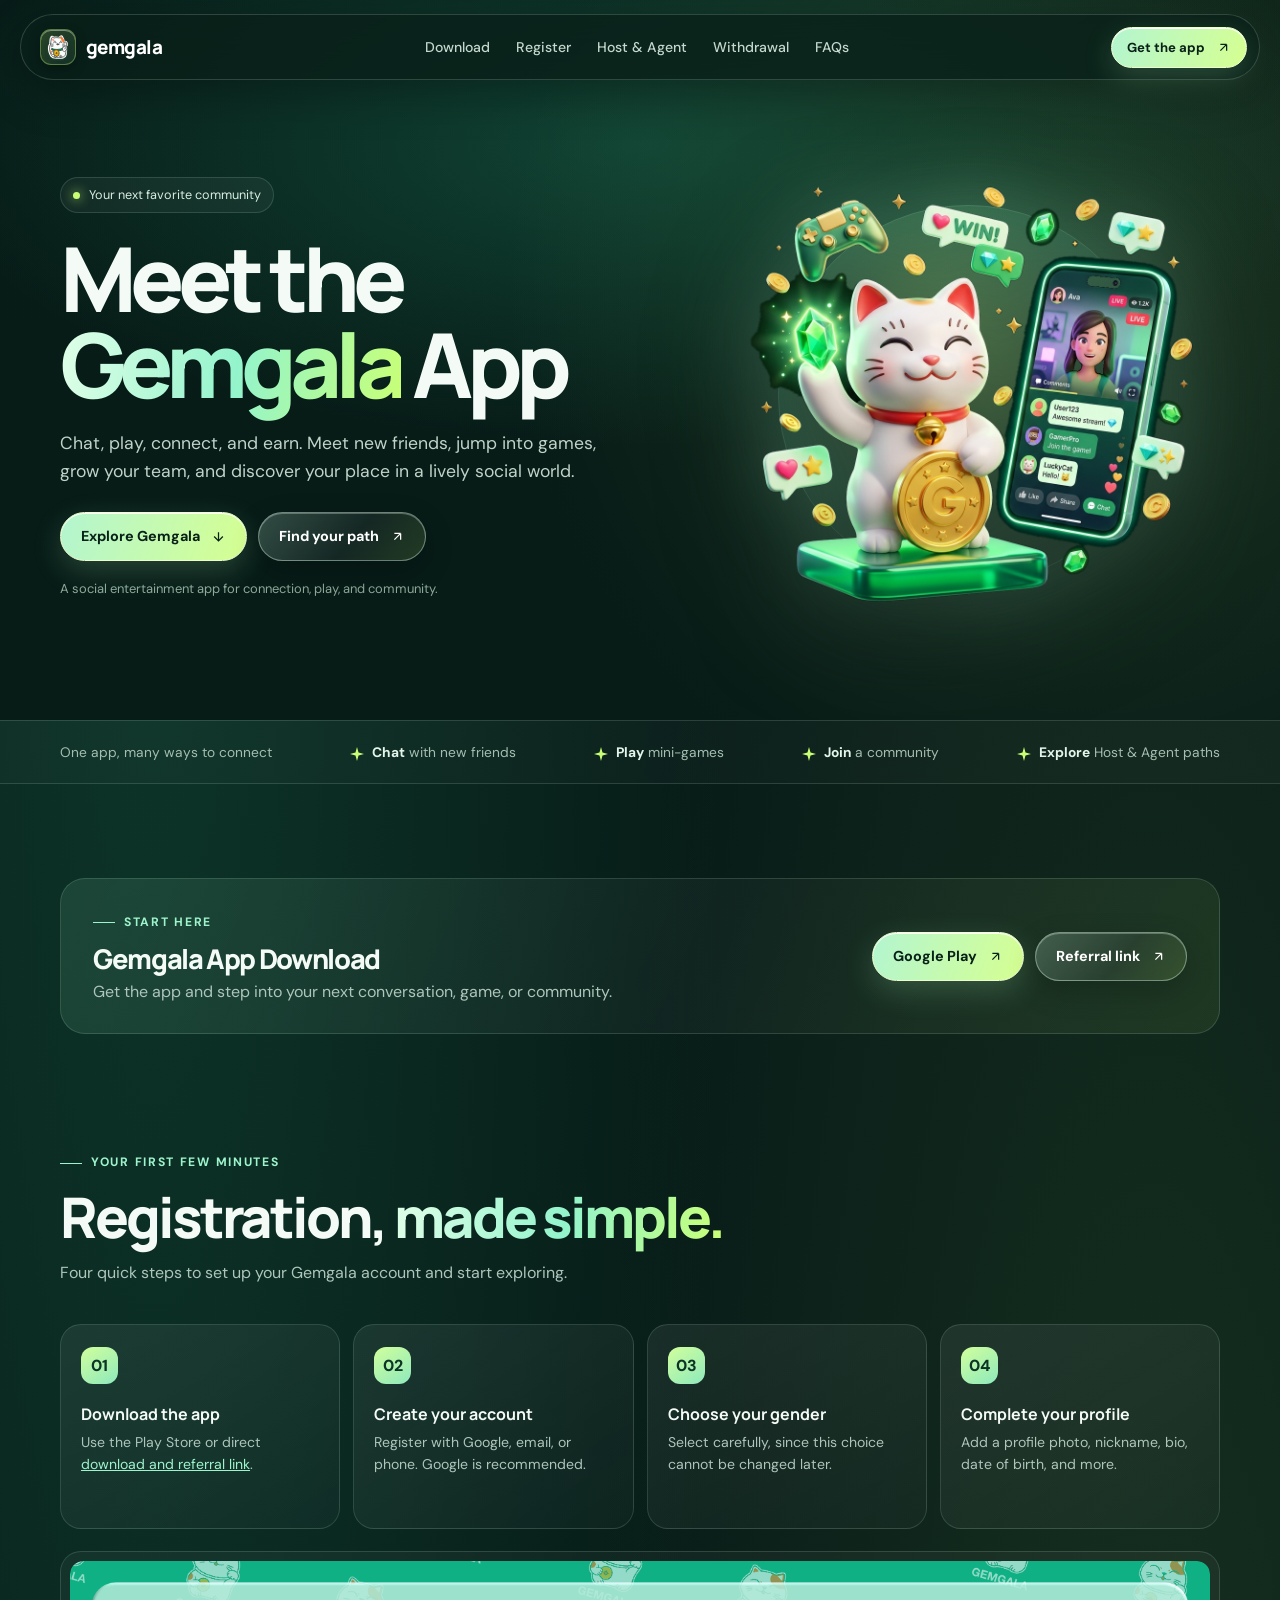
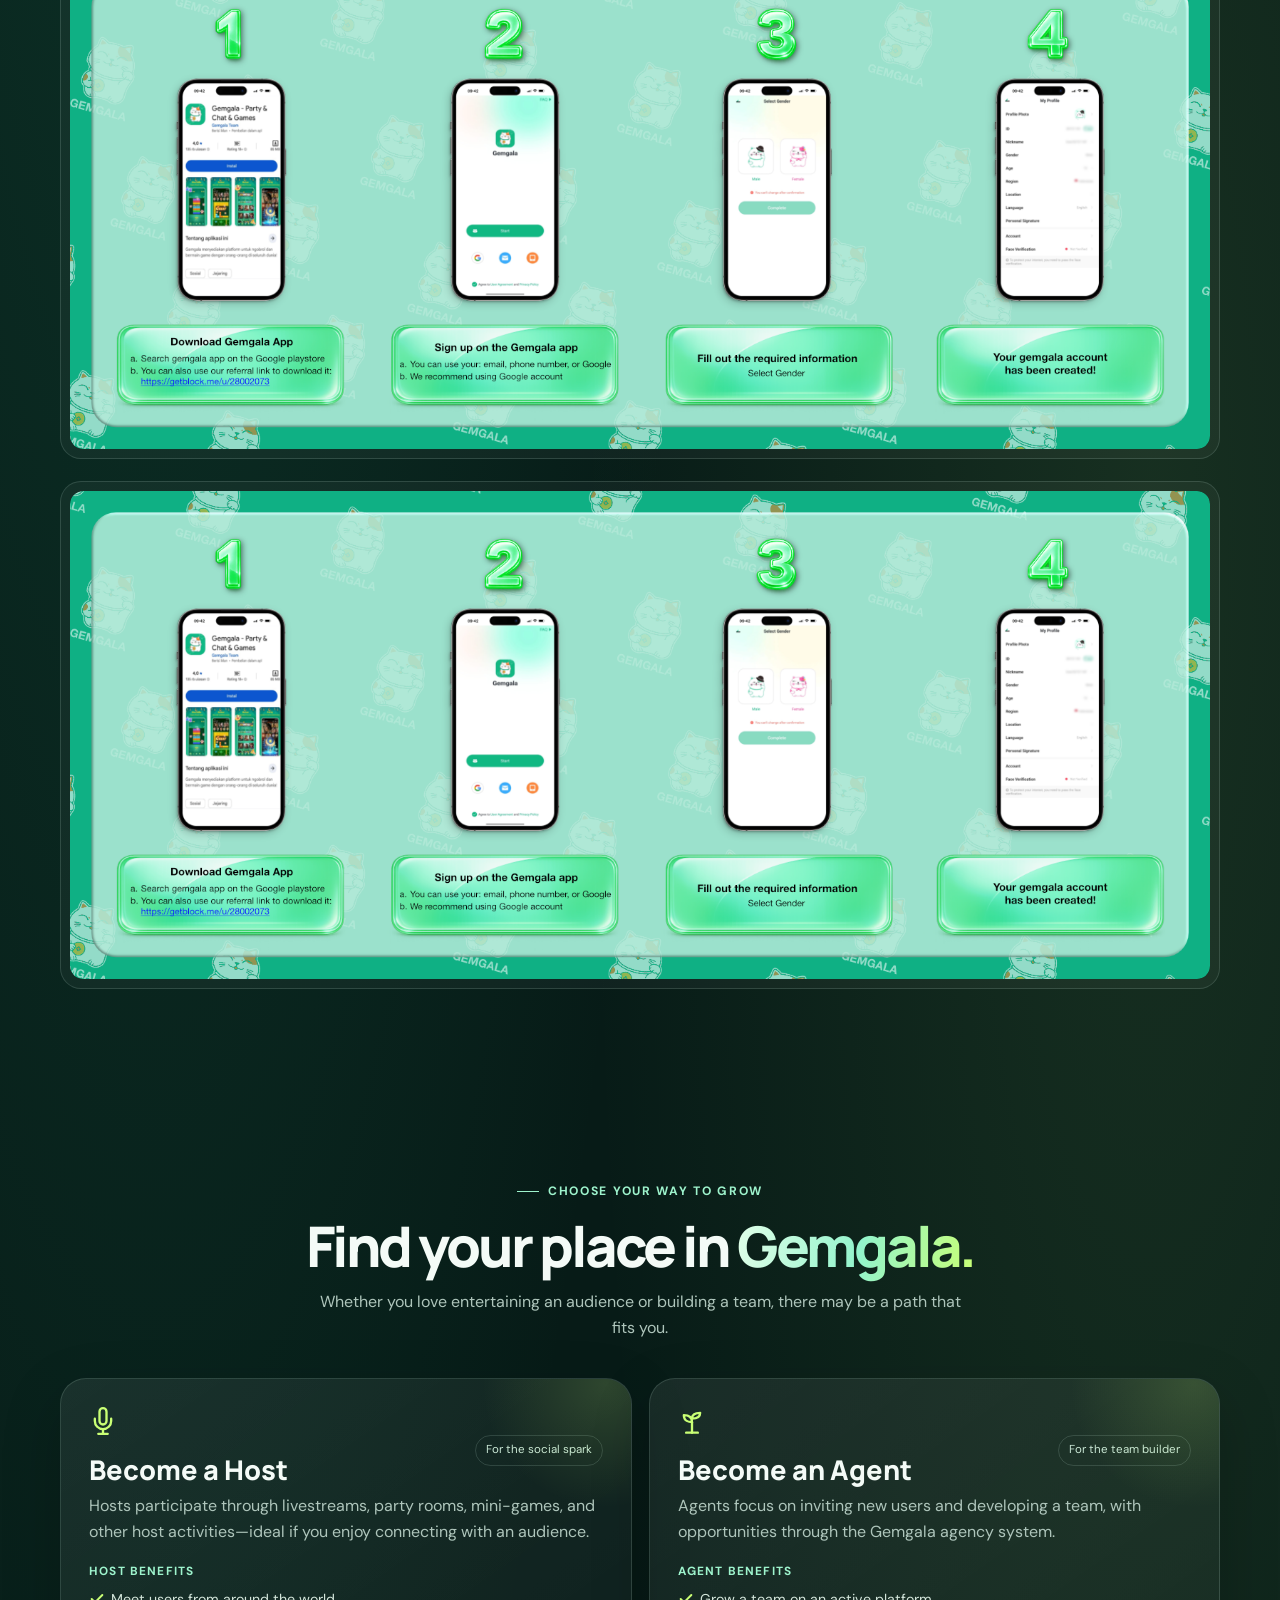
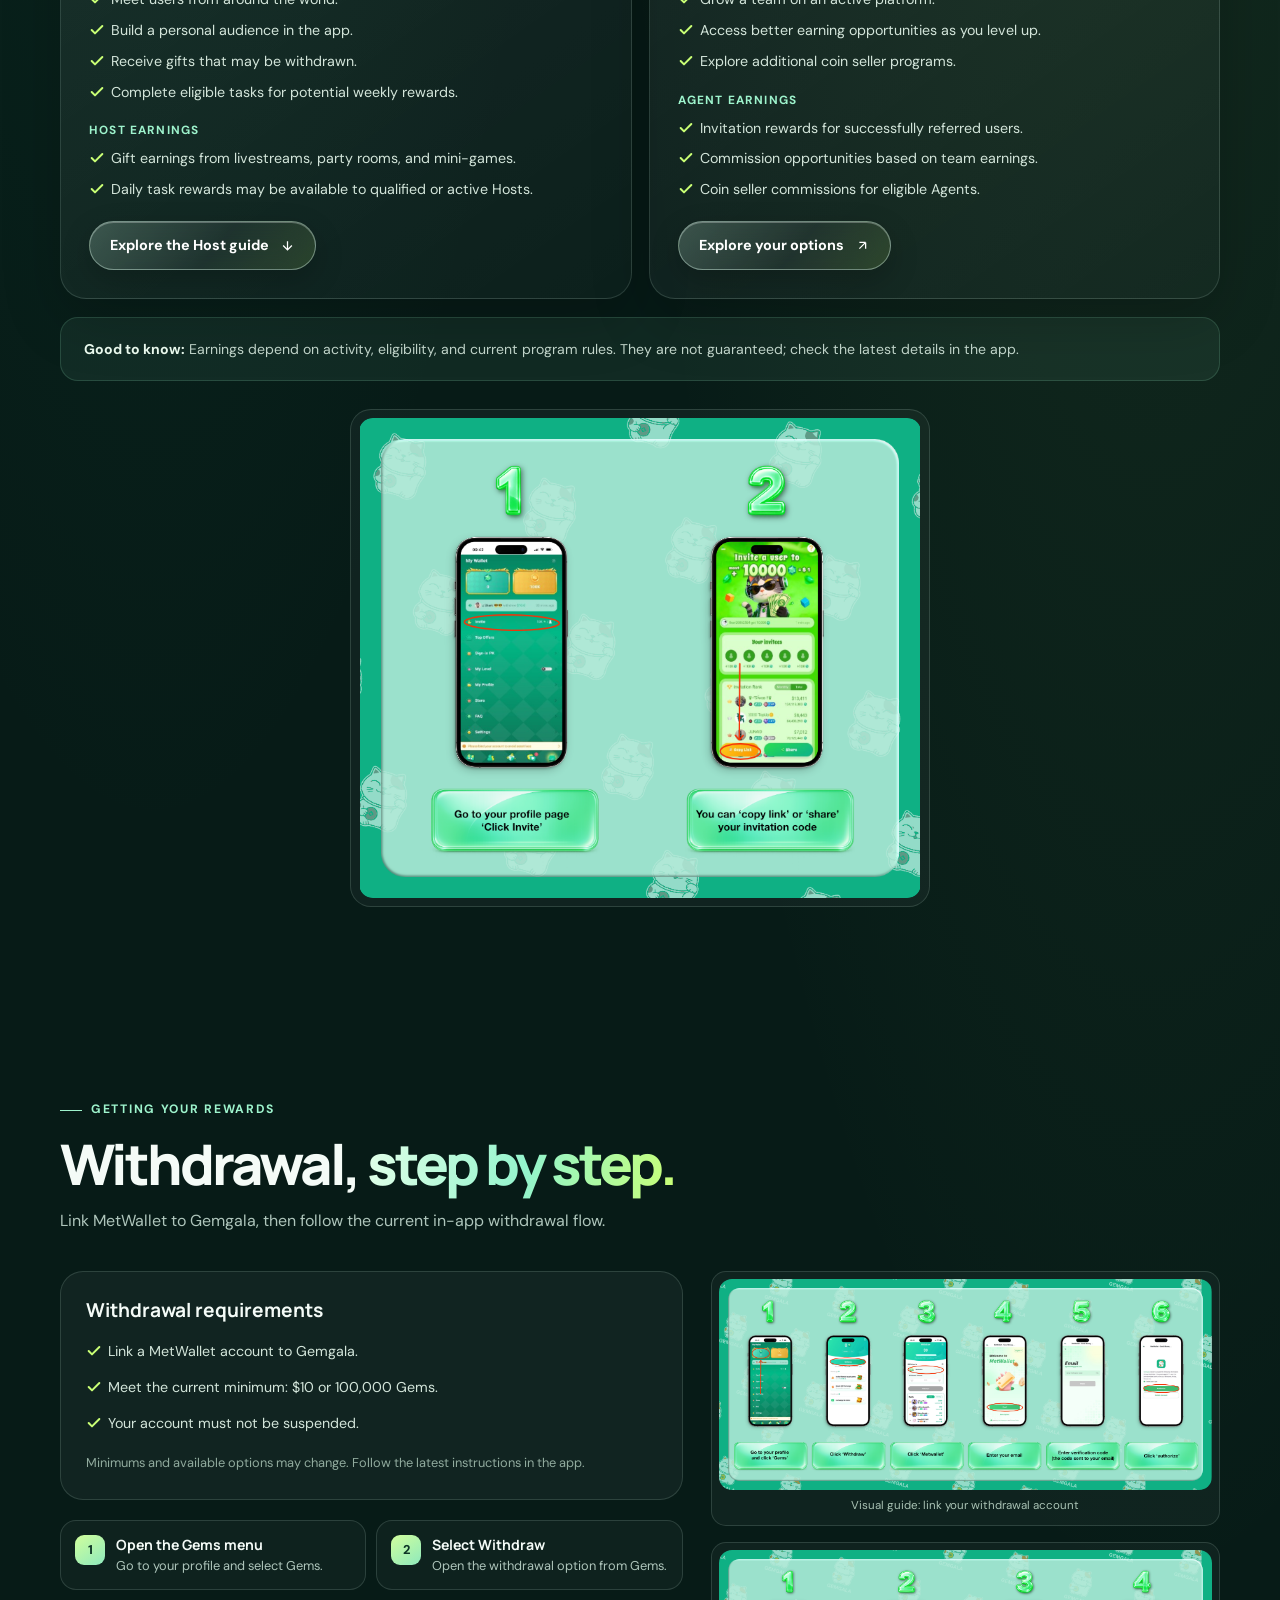
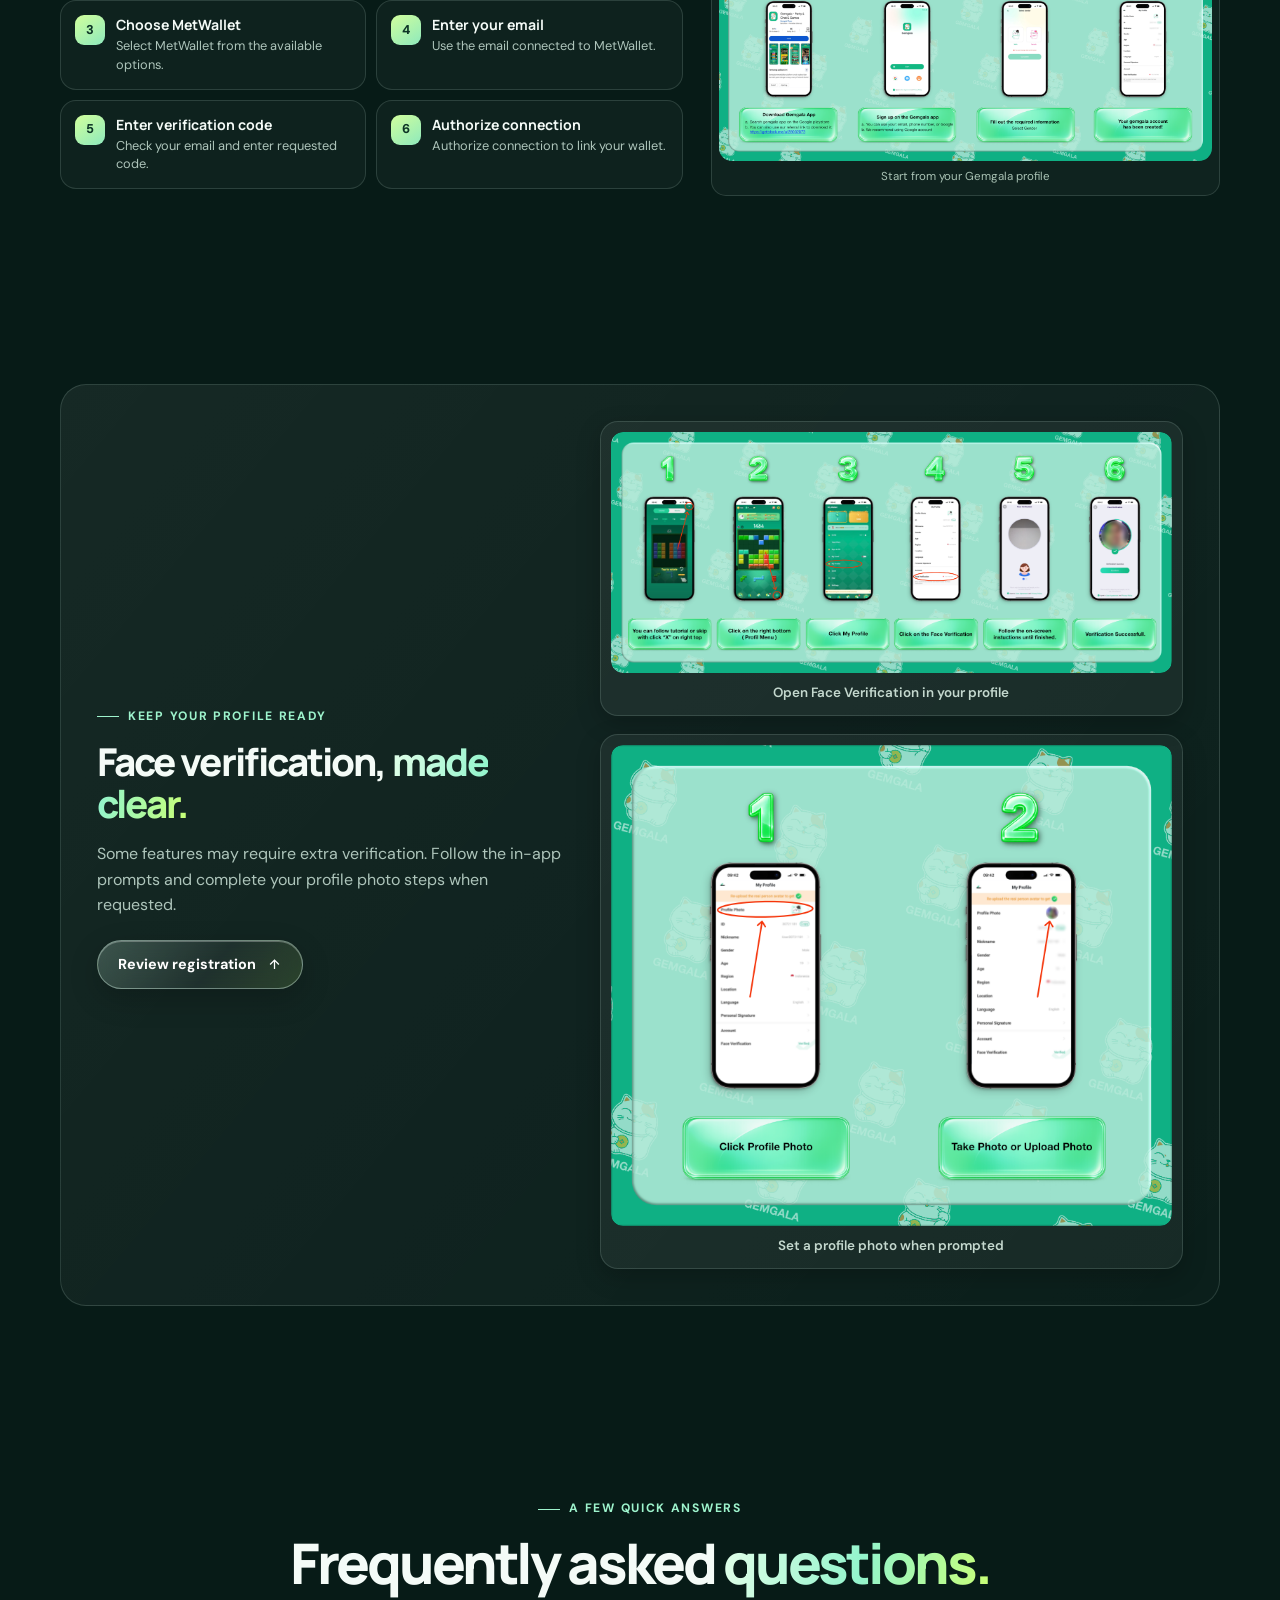
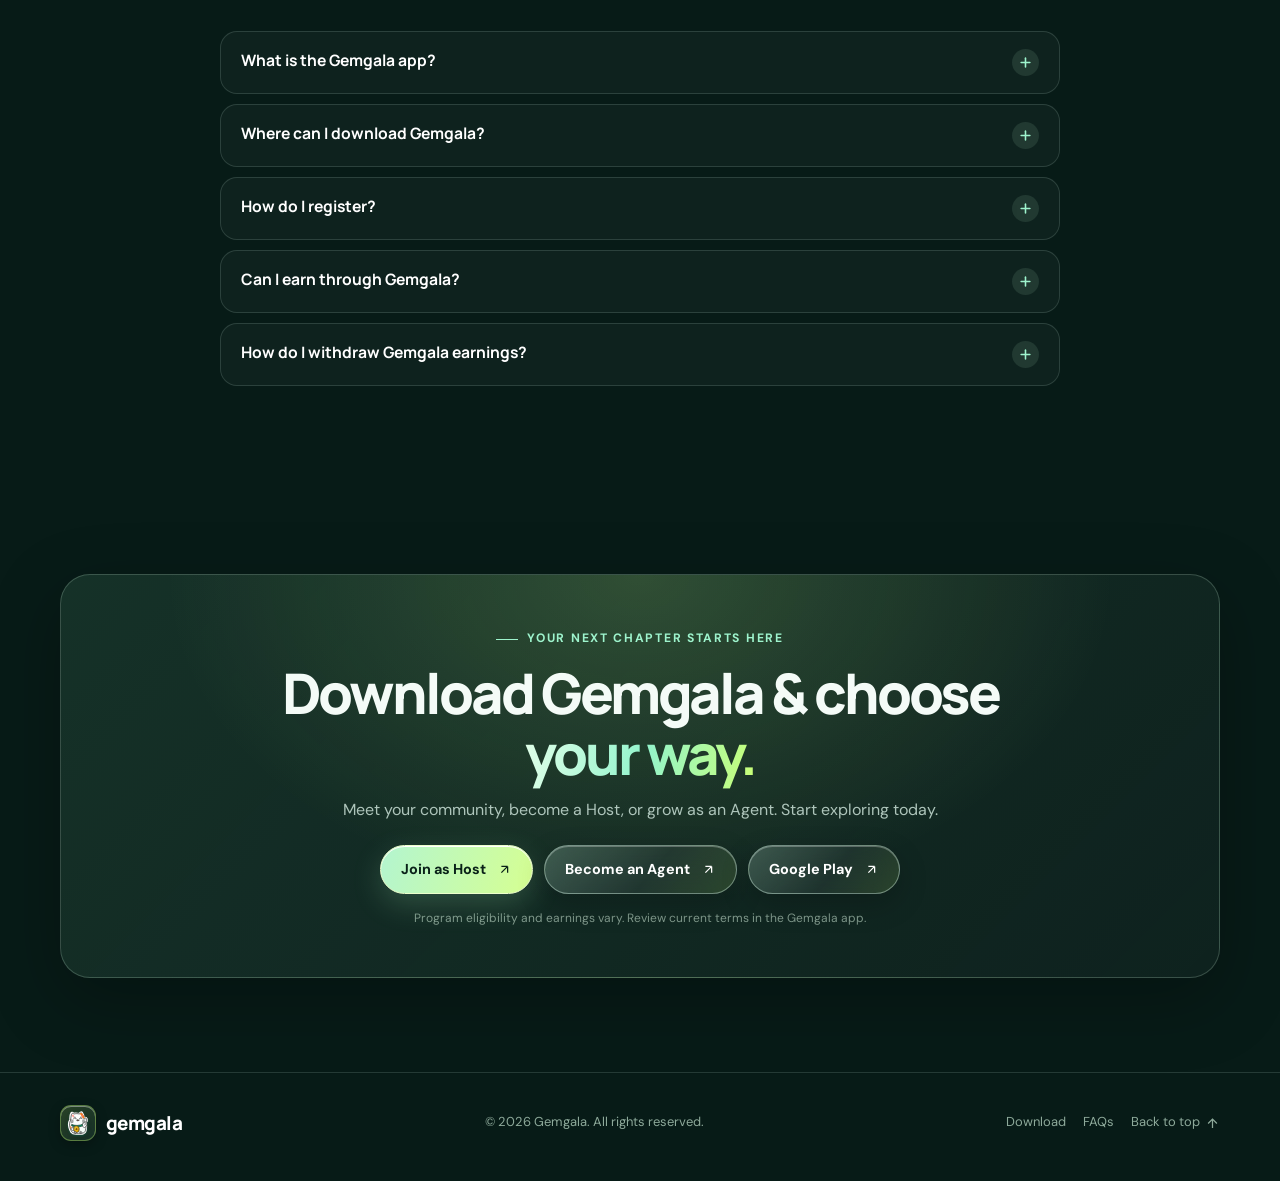
==== index.html @ 511eac72 "Web gemgalaapp" ====
<!doctype html>
<html lang="en">

<head>
    <meta charset="utf-8">
    <meta name="viewport" content="width=device-width,initial-scale=1">
    <meta name="theme-color" content="#071b17">
    <meta name="description" content="Meet new friends, play games, grow your team, and explore Gemgala.">
    <title>Gemgala — Chat, Play, Connect & Earn</title>
    <link rel="preconnect" href="https://fonts.googleapis.com">
    <link
        href="https://fonts.googleapis.com/css2?family=DM+Sans:wght@400;500;600;700&family=Manrope:wght@500;600;700;800&display=swap"
        rel="stylesheet">
    <link rel="stylesheet" href="styles.css">
</head>

<body>
    <header class="nav-wrap">
        <nav class="navbar" aria-label="Main navigation">
            <a class="brand" href="#home">
                <span class="brand-badge">
                    <img src="assets/gemgala-mascot.svg" alt="Gemgala Logo" class="brand-logo">
                </span>
                gemgala
            </a>
            <div class="nav-links" id="navLinks">
                <a href="#download">Download</a>
                <a href="#register">Register</a>
                <a href="#host-agent">Host & Agent</a>
                <a href="#withdraw">Withdrawal</a>
                <a href="#faqs">FAQs</a>
                <a class="glass primary nav-cta-mobile" href="https://getloc.me/u/2800273" target="_blank"
                    rel="noopener">
                    Get the app <svg class="btn-arrow" viewBox="0 0 24 24" fill="none" stroke="currentColor"
                        stroke-width="2">
                        <path d="M7 17L17 7M17 7H7M17 7V17" />
                    </svg>
                </a>
            </div>
            <div class="nav-actions">
                <a class="glass primary small" href="https://getloc.me/u/2800273" target="_blank" rel="noopener">
                    Get the app <svg class="btn-arrow" viewBox="0 0 24 24" fill="none" stroke="currentColor"
                        stroke-width="2">
                        <path d="M7 17L17 7M17 7H7M17 7V17" />
                    </svg>
                </a>
                <button class="menu" id="menuToggle" aria-label="Open menu" aria-expanded="false">
                    <svg class="icon-menu" viewBox="0 0 24 24" fill="none" stroke="currentColor" stroke-width="2"
                        stroke-linecap="round">
                        <line x1="3" y1="6" x2="21" y2="6" class="menu-line line-top"></line>
                        <line x1="3" y1="12" x2="21" y2="12" class="menu-line line-mid"></line>
                        <line x1="3" y1="18" x2="21" y2="18" class="menu-line line-bot"></line>
                    </svg>
                </button>
            </div>
        </nav>
    </header>

    <main>
        <section class="hero" id="home">
            <div class="container hero-grid">
                <div class="reveal">
                    <div class="kicker"><i class="dot"></i>Your next favorite community</div>
                    <h1>Meet the <span class="grad">Gemgala</span> App</h1>
                    <p class="hero-copy">Chat, play, connect, and earn. Meet new friends, jump into games, grow your
                        team, and discover your place in a lively social world.</p>
                    <div class="actions">
                        <a class="glass primary" href="#download">
                            Explore Gemgala <svg class="btn-arrow" viewBox="0 0 24 24" fill="none" stroke="currentColor"
                                stroke-width="2">
                                <path d="M12 5v14M5 12l7 7 7-7" />
                            </svg>
                        </a>
                        <a class="glass" href="#host-agent">
                            Find your path <svg class="btn-arrow" viewBox="0 0 24 24" fill="none" stroke="currentColor"
                                stroke-width="2">
                                <path d="M7 17L17 7M17 7H7M17 7V17" />
                            </svg>
                        </a>
                    </div>
                    <p class="note">A social entertainment app for connection, play, and community.</p>
                </div>
                <div class="art reveal" aria-label="Gemgala app illustration">
                    <div class="orb"></div>
                    <div class="halo"></div>
                    <div class="hero-3d-wrap">
                        <img src="assets/hero-gemgala-transparent.png"
                            alt="Gemgala 3D Hero Illustration - Lucky Cat, Livestream & Gaming" class="hero-3d-img"
                            loading="eager">
                        <div class="hero-glow-aura"></div>
                    </div>
                </div>
            </div>
        </section>

        <div class="trust">
            <div class="container trust-row">
                <span>One app, many ways to connect</span>
                <span><svg class="spark-icon" viewBox="0 0 24 24" fill="currentColor">
                        <path d="M12 0L14.59 9.41L24 12L14.59 14.59L12 24L9.41 14.59L0 12L9.41 9.41L12 0Z" />
                    </svg> <strong>Chat</strong> with new friends</span>
                <span><svg class="spark-icon" viewBox="0 0 24 24" fill="currentColor">
                        <path d="M12 0L14.59 9.41L24 12L14.59 14.59L12 24L9.41 14.59L0 12L9.41 9.41L12 0Z" />
                    </svg> <strong>Play</strong> mini-games</span>
                <span><svg class="spark-icon" viewBox="0 0 24 24" fill="currentColor">
                        <path d="M12 0L14.59 9.41L24 12L14.59 14.59L12 24L9.41 14.59L0 12L9.41 9.41L12 0Z" />
                    </svg> <strong>Join</strong> a community</span>
                <span><svg class="spark-icon" viewBox="0 0 24 24" fill="currentColor">
                        <path d="M12 0L14.59 9.41L24 12L14.59 14.59L12 24L9.41 14.59L0 12L9.41 9.41L12 0Z" />
                    </svg> <strong>Explore</strong> Host & Agent paths</span>
            </div>
        </div>

        <section class="section" id="download">
            <div class="container">
                <div class="download reveal">
                    <div>
                        <span class="eyebrow">Start here</span>
                        <h2>Gemgala App Download</h2>
                        <p>Get the app and step into your next conversation, game, or community.</p>
                    </div>
                    <div class="actions">
                        <a class="glass primary" href="https://play.google.com/store/search?q=Gemgala&c=apps"
                            target="_blank" rel="noopener">
                            Google Play <svg class="btn-arrow" viewBox="0 0 24 24" fill="none" stroke="currentColor"
                                stroke-width="2">
                                <path d="M7 17L17 7M17 7H7M17 7V17" />
                            </svg>
                        </a>
                        <a class="glass" href="https://getloc.me/u/2800273" target="_blank" rel="noopener">
                            Referral link <svg class="btn-arrow" viewBox="0 0 24 24" fill="none" stroke="currentColor"
                                stroke-width="2">
                                <path d="M7 17L17 7M17 7H7M17 7V17" />
                            </svg>
                        </a>
                    </div>
                </div>
            </div>
        </section>

        <section class="section" id="register" style="padding-top:20px">
            <div class="container">
                <div class="head reveal">
                    <span class="eyebrow">Your first few minutes</span>
                    <h2 class="title">Registration, <span class="grad">made simple.</span></h2>
                    <p class="copy">Four quick steps to set up your Gemgala account and start exploring.</p>
                </div>
                <div class="steps">
                    <article class="step reveal"><span class="num">01</span>
                        <h3>Download the app</h3>
                        <p>Use the Play Store or direct <a href="https://getloc.me/u/2800273">download and referral
                                link</a>.</p>
                    </article>
                    <article class="step reveal"><span class="num">02</span>
                        <h3>Create your account</h3>
                        <p>Register with Google, email, or phone. Google is recommended.</p>
                    </article>
                    <article class="step reveal"><span class="num">03</span>
                        <h3>Choose your gender</h3>
                        <p>Select carefully, since this choice cannot be changed later.</p>
                    </article>
                    <article class="step reveal"><span class="num">04</span>
                        <h3>Complete your profile</h3>
                        <p>Add a profile photo, nickname, bio, date of birth, and more.</p>
                    </article>
                </div>
                <div class="guide reveal lightbox-trigger"
                    data-caption="Gemgala registration tutorial: download, sign up, choose gender, complete profile">
                    <div class="img-wrapper">
                        <img src="assets/how-to-join-gemgala-1.png"
                            alt="Gemgala registration tutorial: download, sign up, choose gender, complete profile"
                            loading="lazy">
                    </div>
                </div>
                <div class="guide reveal lightbox-trigger"
                    data-caption="Second view of the Gemgala registration tutorial">
                    <div class="img-wrapper">
                        <img src="assets/how-to-join-gemgala-2.png"
                            alt="Second view of the Gemgala registration tutorial" loading="lazy">
                    </div>
                </div>
            </div>
        </section>

        <section class="section" id="host-agent">
            <div class="container">
                <div class="head center reveal">
                    <span class="eyebrow">Choose your way to grow</span>
                    <h2 class="title">Find your place in <span class="grad">Gemgala.</span></h2>
                    <p class="copy">Whether you love entertaining an audience or building a team, there may be a path
                        that fits you.</p>
                </div>
                <div class="paths">
                    <article class="path reveal">
                        <span class="path-icon">
                            <svg viewBox="0 0 24 24" fill="none" stroke="currentColor" stroke-width="2"
                                stroke-linecap="round" stroke-linejoin="round">
                                <path d="M12 1a3 3 0 0 0-3 3v8a3 3 0 0 0 6 0V4a3 3 0 0 0-3-3z" />
                                <path d="M19 10v2a7 7 0 0 1-14 0v-2" />
                                <line x1="12" y1="19" x2="12" y2="23" />
                                <line x1="8" y1="23" x2="16" y2="23" />
                            </svg>
                        </span>
                        <span class="badge">For the social spark</span>
                        <h3>Become a Host</h3>
                        <p>Hosts participate through livestreams, party rooms, mini-games, and other host
                            activities—ideal if you enjoy connecting with an audience.</p>
                        <h4>Host benefits</h4>
                        <ul class="checks">
                            <li>Meet users from around the world.</li>
                            <li>Build a personal audience in the app.</li>
                            <li>Receive gifts that may be withdrawn.</li>
                            <li>Complete eligible tasks for potential weekly rewards.</li>
                        </ul>
                        <h4>Host earnings</h4>
                        <ul class="checks">
                            <li>Gift earnings from livestreams, party rooms, and mini-games.</li>
                            <li>Daily task rewards may be available to qualified or active Hosts.</li>
                        </ul>
                        <a class="glass" href="#host-guide">
                            Explore the Host guide <svg class="btn-arrow" viewBox="0 0 24 24" fill="none"
                                stroke="currentColor" stroke-width="2">
                                <path d="M12 5v14M5 12l7 7 7-7" />
                            </svg>
                        </a>
                    </article>
                    <article class="path reveal">
                        <span class="path-icon">
                            <svg viewBox="0 0 24 24" fill="none" stroke="currentColor" stroke-width="2"
                                stroke-linecap="round" stroke-linejoin="round">
                                <path d="M12 22v-9" />
                                <path d="M12 13C12 7.5 7.5 7 5 7c0 5 4.5 6 7 6z" />
                                <path d="M12 10C12 5.5 16.5 5 19 5c0 5-4.5 5-7 5z" />
                                <path d="M7 22h10" />
                            </svg>
                        </span>
                        <span class="badge">For the team builder</span>
                        <h3>Become an Agent</h3>
                        <p>Agents focus on inviting new users and developing a team, with opportunities through the
                            Gemgala agency system.</p>
                        <h4>Agent benefits</h4>
                        <ul class="checks">
                            <li>Grow a team on an active platform.</li>
                            <li>Access better earning opportunities as you level up.</li>
                            <li>Explore additional coin seller programs.</li>
                        </ul>
                        <h4>Agent earnings</h4>
                        <ul class="checks">
                            <li>Invitation rewards for successfully referred users.</li>
                            <li>Commission opportunities based on team earnings.</li>
                            <li>Coin seller commissions for eligible Agents.</li>
                        </ul>
                        <a class="glass" href="#final-cta">
                            Explore your options <svg class="btn-arrow" viewBox="0 0 24 24" fill="none"
                                stroke="currentColor" stroke-width="2">
                                <path d="M7 17L17 7M17 7H7M17 7V17" />
                            </svg>
                        </a>
                    </article>
                </div>
                <div class="earnings reveal"><strong>Good to know:</strong> Earnings depend on activity, eligibility,
                    and current program rules. They are not guaranteed; check the latest details in the app.</div>
                <div class="guide reveal lightbox-trigger" id="host-guide"
                    data-caption="Step-by-step visual guide for adding a new Gemgala Host">
                    <div class="img-wrapper">
                        <img src="assets/how-to-add-new-host.png"
                            alt="Step-by-step visual guide for adding a new Gemgala Host" loading="lazy">
                    </div>
                </div>
            </div>
        </section>

        <section class="section" id="withdraw">
            <div class="container">
                <div class="head reveal"><span class="eyebrow">Getting your rewards</span>
                    <h2 class="title">Withdrawal, <span class="grad">step by step.</span></h2>
                    <p class="copy">Link MetWallet to Gemgala, then follow the current in-app withdrawal flow.</p>
                </div>
                <div class="withdraw-grid">
                    <div class="withdraw-col-left reveal">
                        <aside class="requirements">
                            <h3>Withdrawal requirements</h3>
                            <ul class="checks">
                                <li>Link a MetWallet account to Gemgala.</li>
                                <li>Meet the current minimum: $10 or 100,000 Gems.</li>
                                <li>Your account must not be suspended.</li>
                            </ul>
                            <p>Minimums and available options may change. Follow the latest instructions in the app.</p>
                        </aside>

                        <div class="withdraw-steps">
                            <div class="wstep"><span class="num">1</span>
                                <div><strong>Open the Gems menu</strong>
                                    <p>Go to your profile and select Gems.</p>
                                </div>
                            </div>
                            <div class="wstep"><span class="num">2</span>
                                <div><strong>Select Withdraw</strong>
                                    <p>Open the withdrawal option from Gems.</p>
                                </div>
                            </div>
                            <div class="wstep"><span class="num">3</span>
                                <div><strong>Choose MetWallet</strong>
                                    <p>Select MetWallet from the available options.</p>
                                </div>
                            </div>
                            <div class="wstep"><span class="num">4</span>
                                <div><strong>Enter your email</strong>
                                    <p>Use the email connected to MetWallet.</p>
                                </div>
                            </div>
                            <div class="wstep"><span class="num">5</span>
                                <div><strong>Enter verification code</strong>
                                    <p>Check your email and enter requested code.</p>
                                </div>
                            </div>
                            <div class="wstep"><span class="num">6</span>
                                <div><strong>Authorize connection</strong>
                                    <p>Authorize connection to link your wallet.</p>
                                </div>
                            </div>
                        </div>
                    </div>

                    <div class="withdraw-col-right reveal">
                        <div class="pair gallery-pair">
                            <figure class="lightbox-trigger" data-img="assets/how-to-bind-wallet.png"
                                data-caption="Visual guide: link your withdrawal account">
                                <div class="img-wrapper">
                                    <img src="assets/how-to-bind-wallet.png"
                                        alt="Six visual steps for linking MetWallet in Gemgala" loading="lazy">
                                </div>
                                <figcaption>Visual guide: link your withdrawal account</figcaption>
                            </figure>
                            <figure class="lightbox-trigger" data-img="assets/how-to-join-gemgala-1.png"
                                data-caption="Start from your Gemgala profile">
                                <div class="img-wrapper">
                                    <img src="assets/how-to-join-gemgala-1.png"
                                        alt="Gemgala profile screen to open Gems" loading="lazy">
                                </div>
                                <figcaption>Start from your Gemgala profile</figcaption>
                            </figure>
                        </div>
                    </div>
                </div>
            </div>
        </section>

        <section class="section" id="verification">
            <div class="container">
                <div class="verify reveal">
                    <div>
                        <span class="eyebrow">Keep your profile ready</span>
                        <h2>Face verification, <span class="grad">made clear.</span></h2>
                        <p>Some features may require extra verification. Follow the in-app prompts and complete your
                            profile photo steps when requested.</p>
                        <a class="glass" href="#register">
                            Review registration <svg class="btn-arrow" viewBox="0 0 24 24" fill="none"
                                stroke="currentColor" stroke-width="2">
                                <path d="M12 19V5M5 12l7-7 7 7" />
                            </svg>
                        </a>
                    </div>
                    <div class="pair">
                        <figure class="lightbox-trigger" data-img="assets/tutorial-verify-face.png"
                            data-caption="Open Face Verification in your profile">
                            <div class="img-wrapper">
                                <img src="assets/tutorial-verify-face.png"
                                    alt="Gemgala tutorial showing how to open face verification" loading="lazy">
                            </div>
                            <figcaption>Open Face Verification in your profile</figcaption>
                        </figure>
                        <figure class="lightbox-trigger" data-img="assets/tutorial-verify-face-2.png"
                            data-caption="Set a profile photo when prompted">
                            <div class="img-wrapper">
                                <img src="assets/tutorial-verify-face-2.png"
                                    alt="Gemgala tutorial showing profile photo upload" loading="lazy">
                            </div>
                            <figcaption>Set a profile photo when prompted</figcaption>
                        </figure>
                    </div>
                </div>
            </div>
        </section>

        <section class="section" id="faqs">
            <div class="container">
                <div class="head center reveal">
                    <span class="eyebrow">A few quick answers</span>
                    <h2 class="title">Frequently asked <span class="grad">questions.</span></h2>
                </div>
                <div class="faq">
                    <div class="faq-item reveal">
                        <button class="question" aria-expanded="false">
                            What is the Gemgala app?
                            <span class="plus"><svg viewBox="0 0 24 24" fill="none" stroke="currentColor"
                                    stroke-width="2.5" stroke-linecap="round">
                                    <line x1="12" y1="5" x2="12" y2="19"></line>
                                    <line x1="5" y1="12" x2="19" y2="12"></line>
                                </svg></span>
                        </button>
                        <div class="answer">
                            <p>Gemgala is a social entertainment app built around chat, voice party rooms, interactive
                                games, gifts, and community features. Eligible users can explore Host and Agent paths.
                            </p>
                        </div>
                    </div>
                    <div class="faq-item reveal">
                        <button class="question" aria-expanded="false">
                            Where can I download Gemgala?
                            <span class="plus"><svg viewBox="0 0 24 24" fill="none" stroke="currentColor"
                                    stroke-width="2.5" stroke-linecap="round">
                                    <line x1="12" y1="5" x2="12" y2="19"></line>
                                    <line x1="5" y1="12" x2="19" y2="12"></line>
                                </svg></span>
                        </button>
                        <div class="answer">
                            <p>Search for Gemgala on Google Play or use the direct download and registration link above.
                            </p>
                        </div>
                    </div>
                    <div class="faq-item reveal">
                        <button class="question" aria-expanded="false">
                            How do I register?
                            <span class="plus"><svg viewBox="0 0 24 24" fill="none" stroke="currentColor"
                                    stroke-width="2.5" stroke-linecap="round">
                                    <line x1="12" y1="5" x2="12" y2="19"></line>
                                    <line x1="5" y1="12" x2="19" y2="12"></line>
                                </svg></span>
                        </button>
                        <div class="answer">
                            <p>Install the app, sign up with Google, email, or phone, then complete your profile. Some
                                features may require additional verification.</p>
                        </div>
                    </div>
                    <div class="faq-item reveal">
                        <button class="question" aria-expanded="false">
                            Can I earn through Gemgala?
                            <span class="plus"><svg viewBox="0 0 24 24" fill="none" stroke="currentColor"
                                    stroke-width="2.5" stroke-linecap="round">
                                    <line x1="12" y1="5" x2="12" y2="19"></line>
                                    <line x1="5" y1="12" x2="19" y2="12"></line>
                                </svg></span>
                        </button>
                        <div class="answer">
                            <p>Hosts may receive gifts and task rewards. Agents may earn through invitations, team
                                earnings, and applicable commissions. Eligibility applies and earnings are not
                                guaranteed.</p>
                        </div>
                    </div>
                    <div class="faq-item reveal">
                        <button class="question" aria-expanded="false">
                            How do I withdraw Gemgala earnings?
                            <span class="plus"><svg viewBox="0 0 24 24" fill="none" stroke="currentColor"
                                    stroke-width="2.5" stroke-linecap="round">
                                    <line x1="12" y1="5" x2="12" y2="19"></line>
                                    <line x1="5" y1="12" x2="19" y2="12"></line>
                                </svg></span>
                        </button>
                        <div class="answer">
                            <p>Link MetWallet, meet current minimum, open Gems and select Withdraw, then complete email
                                verification and authorize connection. Follow latest instructions in the app.</p>
                        </div>
                    </div>
                </div>
            </div>
        </section>

        <section class="section" id="final-cta">
            <div class="container">
                <div class="final reveal">
                    <span class="eyebrow">Your next chapter starts here</span>
                    <h2 class="title">Download Gemgala & choose <span class="grad">your way.</span></h2>
                    <p class="copy">Meet your community, become a Host, or grow as an Agent. Start exploring today.</p>
                    <div class="actions">
                        <a class="glass primary" href="https://getloc.me/u/2800273" target="_blank" rel="noopener">
                            Join as Host <svg class="btn-arrow" viewBox="0 0 24 24" fill="none" stroke="currentColor"
                                stroke-width="2">
                                <path d="M7 17L17 7M17 7H7M17 7V17" />
                            </svg>
                        </a>
                        <a class="glass" href="https://getloc.me/u/2800273" target="_blank" rel="noopener">
                            Become an Agent <svg class="btn-arrow" viewBox="0 0 24 24" fill="none" stroke="currentColor"
                                stroke-width="2">
                                <path d="M7 17L17 7M17 7H7M17 7V17" />
                            </svg>
                        </a>
                        <a class="glass" href="https://play.google.com/store/search?q=Gemgala&c=apps" target="_blank"
                            rel="noopener">
                            Google Play <svg class="btn-arrow" viewBox="0 0 24 24" fill="none" stroke="currentColor"
                                stroke-width="2">
                                <path d="M7 17L17 7M17 7H7M17 7V17" />
                            </svg>
                        </a>
                    </div>
                    <p class="fine">Program eligibility and earnings vary. Review current terms in the Gemgala app.</p>
                </div>
            </div>
        </section>
    </main>

    <footer>
        <div class="container foot">
            <a class="brand" href="#home">
                <span class="brand-badge">
                    <img src="assets/gemgala-mascot.svg" alt="Gemgala Logo" class="brand-logo">
                </span>
                gemgala
            </a>
            <span>© <span id="year"></span> Gemgala. All rights reserved.</span>
            <div class="foot-links">
                <a href="#download">Download</a>
                <a href="#faqs">FAQs</a>
                <a href="#home">Back to top <svg class="btn-arrow" viewBox="0 0 24 24" fill="none" stroke="currentColor"
                        stroke-width="2">
                        <path d="M12 19V5M5 12l7-7 7 7" />
                    </svg></a>
            </div>
        </div>
    </footer>

    <!-- Interactive Lightbox Modal -->
    <div class="lightbox-modal" id="imageModal" aria-hidden="true" role="dialog" aria-label="Image Preview">
        <div class="lightbox-backdrop" id="modalBackdrop"></div>
        <div class="lightbox-content">
            <button class="lightbox-close" id="modalClose" aria-label="Close image preview">
                <svg viewBox="0 0 24 24" fill="none" stroke="currentColor" stroke-width="2.5">
                    <line x1="18" y1="6" x2="6" y2="18"></line>
                    <line x1="6" y1="6" x2="18" y2="18"></line>
                </svg>
            </button>
            <img src="" alt="" id="modalImg" class="lightbox-img">
            <div id="modalCaption" class="lightbox-caption"></div>
        </div>
    </div>

    <script>
        const toggle = document.getElementById('menuToggle');
        const nav = document.getElementById('navLinks');
        const navbar = document.querySelector('.navbar');

        function setMenuOpen(open) {
            nav.classList.toggle('open', open);
            toggle.setAttribute('aria-expanded', open ? 'true' : 'false');
            toggle.setAttribute('aria-label', open ? 'Close menu' : 'Open menu');
        }

        toggle.addEventListener('click', (e) => {
            e.stopPropagation();
            setMenuOpen(!nav.classList.contains('open'));
        });

        nav.querySelectorAll('a').forEach(a => a.addEventListener('click', () => {
            setMenuOpen(false);
        }));

        document.addEventListener('click', (e) => {
            if (nav.classList.contains('open') && !navbar.contains(e.target)) {
                setMenuOpen(false);
            }
        });

        document.addEventListener('keydown', (e) => {
            if (e.key === 'Escape' && nav.classList.contains('open')) {
                setMenuOpen(false);
            }
        });
        document.querySelectorAll('.question').forEach(b => b.addEventListener('click', () => {
            let open = b.closest('.faq-item').classList.toggle('open');
            b.setAttribute('aria-expanded', open);
        }));
        document.getElementById('year').textContent = new Date().getFullYear();

        const io = new IntersectionObserver(entries => entries.forEach(e => {
            if (e.isIntersecting) {
                e.target.classList.add('visible');
                io.unobserve(e.target);
            }
        }), { threshold: .12 });
        document.querySelectorAll('.reveal').forEach(el => io.observe(el));

        // Lightbox Modal Logic
        const modal = document.getElementById('imageModal');
        const modalImg = document.getElementById('modalImg');
        const modalCaption = document.getElementById('modalCaption');
        const modalClose = document.getElementById('modalClose');
        const modalBackdrop = document.getElementById('modalBackdrop');

        function openModal(src, captionText) {
            modalImg.src = src;
            modalImg.alt = captionText || 'Tutorial Guide Image';
            modalCaption.textContent = captionText || '';
            modal.classList.add('active');
            modal.setAttribute('aria-hidden', 'false');
            document.body.style.overflow = 'hidden';
        }

        function closeModal() {
            modal.classList.remove('active');
            modal.setAttribute('aria-hidden', 'true');
            document.body.style.overflow = '';
        }

        document.querySelectorAll('.lightbox-trigger').forEach(el => {
            el.addEventListener('click', (e) => {
                const img = el.querySelector('img');
                const src = el.getAttribute('data-img') || (img ? img.src : '');
                const caption = el.getAttribute('data-caption') || (img ? img.alt : '');
                if (src) openModal(src, caption);
            });
        });

        modalClose.addEventListener('click', closeModal);
        modalBackdrop.addEventListener('click', closeModal);
        document.addEventListener('keydown', (e) => {
            if (e.key === 'Escape' && modal.classList.contains('active')) {
                closeModal();
            }
        });
    </script>
</body>

</html>
---- styles.css ----
:root {
    --bg: #071b17;
    --panel: #102923;
    --mint: #9ef4cd;
    --lime: #c9ff75;
    --white: #f4fbf7;
    --muted: #aec5bb;
    --line: rgba(218, 255, 239, .14);
    --max: 1160px
}

* {
    box-sizing: border-box
}

html {
    scroll-behavior: smooth;
    scroll-padding-top: 90px
}

body {
    margin: 0;
    background: radial-gradient(ellipse at 12% 5%, rgba(34, 143, 105, .22), transparent 36%), radial-gradient(ellipse at 90% 28%, rgba(165, 229, 117, .1), transparent 35%), var(--bg);
    color: var(--white);
    font: 16px/1.6 'DM Sans', sans-serif
}

a {
    color: inherit;
    text-decoration: none
}

.container {
    width: min(var(--max), calc(100% - 44px));
    margin: auto
}

.section {
    padding: 94px 0
}

.eyebrow {
    color: var(--mint);
    font-size: .76rem;
    font-weight: 700;
    letter-spacing: .14em;
    text-transform: uppercase
}

.eyebrow:before {
    content: '';
    display: inline-block;
    width: 22px;
    height: 1px;
    background: currentColor;
    vertical-align: middle;
    margin-right: 9px
}

.title {
    font: 800 clamp(2.2rem, 4.5vw, 3.5rem)/1.08 Manrope, sans-serif;
    letter-spacing: -.055em;
    margin: 13px 0
}

.grad {
    background: linear-gradient(100deg, #e2ffe9, #93f4cc 52%, #c9ff75);
    background-clip: text;
    color: transparent
}

.copy {
    max-width: 650px;
    color: var(--muted);
    margin: 0
}

.head {
    margin-bottom: 38px
}

.center {
    text-align: center
}

.center .copy {
    margin: auto
}

.glass {
    display: inline-flex;
    align-items: center;
    justify-content: center;
    gap: 9px;
    padding: 12px 20px;
    border: 1px solid rgba(226, 255, 239, .4);
    border-radius: 999px;
    color: white;
    font-weight: 700;
    font-size: .9rem;
    background: linear-gradient(130deg, rgba(210, 255, 233, .22), rgba(255, 255, 255, .06) 56%, rgba(199, 255, 117, .14));
    box-shadow: inset 0 1px 0 #ffffff45, 0 10px 30px #0003;
    backdrop-filter: blur(16px);
    transition: .25s;
    cursor: pointer
}

.glass:hover {
    transform: translateY(-2px);
    border-color: #c9ff75;
    background: linear-gradient(130deg, #d2ffe34d, #ffffff19 56%, #c7ff7538)
}

.glass.primary {
    color: #092118;
    background: linear-gradient(110deg, #b3f5d0, #d6ff91);
    border-color: #ecffcc;
    box-shadow: 0 10px 30px #a5efb533, inset 0 1px 0 white
}

.glass.small {
    padding: 9px 15px;
    font-size: .82rem
}

.nav-wrap {
    position: fixed;
    z-index: 100;
    top: 14px;
    left: 0;
    right: 0
}

.navbar {
    position: relative;
    width: min(1240px, calc(100% - 32px));
    height: 66px;
    margin: auto;
    padding: 0 12px 0 19px;
    display: flex;
    align-items: center;
    justify-content: space-between;
    border: 1px solid #e8fff22b;
    border-radius: 999px;
    background: #091f19c9;
    box-shadow: 0 14px 44px #0004;
    backdrop-filter: blur(22px);
    transition: all 0.3s ease;
}

.brand {
    display: inline-flex;
    align-items: center;
    gap: 10px;
    font: 800 1.18rem 'Manrope', sans-serif;
    letter-spacing: -.03em;
    color: #ffffff;
    text-decoration: none;
    flex-shrink: 0;
    transition: transform 0.25s ease;
}

.brand:hover {
    transform: translateY(-1px);
}

.brand-badge {
    position: relative;
    width: 36px;
    height: 36px;
    display: grid;
    place-items: center;
    border-radius: 11px;
    background: linear-gradient(135deg, rgba(201, 255, 117, 0.18), rgba(158, 244, 205, 0.1));
    border: 1px solid rgba(201, 255, 117, 0.35);
    box-shadow: 0 4px 12px rgba(0, 0, 0, 0.25), inset 0 1px 0 rgba(255, 255, 255, 0.4);
    backdrop-filter: blur(8px);
    transition: all 0.3s cubic-bezier(0.34, 1.56, 0.64, 1);
}

.brand:hover .brand-badge {
    border-color: var(--lime);
    box-shadow: 0 0 14px rgba(201, 255, 117, 0.45);
    transform: rotate(5deg) scale(1.06);
}

.brand-logo {
    width: 28px;
    height: 28px;
    object-fit: contain;
    display: block;
    filter: drop-shadow(0 2px 4px rgba(0, 0, 0, 0.25));
}

.nav-links {
    display: flex;
    align-items: center;
    gap: clamp(16px, 2.2vw, 26px);
    color: #c4d8ce;
    font-size: .88rem;
}

.nav-links a {
    color: #c4d8ce;
    text-decoration: none;
    font-weight: 500;
    transition: color .2s ease, transform .2s ease;
}

.nav-links a:hover {
    color: #ffffff;
}

.nav-cta-mobile {
    display: none;
}

.nav-actions {
    display: flex;
    align-items: center;
    gap: 10px;
    flex-shrink: 0;
}

.btn-arrow {
    width: 15px;
    height: 15px;
    margin-left: 2px;
    display: inline-block;
    vertical-align: middle;
}

.menu {
    display: none;
    width: 40px;
    height: 40px;
    border-radius: 50%;
    border: 1px solid var(--line);
    background: rgba(255, 255, 255, 0.08);
    color: white;
    cursor: pointer;
    align-items: center;
    justify-content: center;
    transition: background .2s ease, border-color .2s ease;
}

.menu:hover {
    background: rgba(255, 255, 255, 0.18);
    border-color: var(--mint);
}

.icon-menu {
    width: 22px;
    height: 22px;
    display: block;
}

.menu-line {
    transition: transform 0.28s cubic-bezier(0.4, 0, 0.2, 1), opacity 0.2s ease;
    transform-origin: 12px 12px;
}

.menu[aria-expanded="true"] .line-top {
    transform: translateY(6px) rotate(45deg);
}

.menu[aria-expanded="true"] .line-mid {
    opacity: 0;
    transform: scaleX(0);
}

.menu[aria-expanded="true"] .line-bot {
    transform: translateY(-6px) rotate(-45deg);
}

.hero {
    min-height: 720px;
    padding: 145px 0 75px;
    display: flex;
    align-items: center;
    position: relative;
    background:
        radial-gradient(ellipse 80% 60% at 50% 20%, rgba(34, 143, 105, 0.35), transparent 70%),
        radial-gradient(circle at 85% 40%, rgba(201, 255, 117, 0.12), transparent 50%),
        linear-gradient(180deg, rgba(7, 27, 23, 0.94) 0%, var(--bg) 100%);
    overflow: hidden;
}

.hero-grid {
    display: grid;
    grid-template-columns: 1.1fr .9fr;
    gap: 40px;
    align-items: center
}

.kicker {
    display: inline-flex;
    gap: 9px;
    align-items: center;
    border: 1px solid var(--line);
    border-radius: 99px;
    padding: 7px 12px;
    background: #ffffff0b;
    color: #d9ede2;
    font-size: .79rem;
    margin-bottom: 22px
}

.dot {
    width: 7px;
    height: 7px;
    border-radius: 50%;
    background: var(--lime);
    box-shadow: 0 0 12px var(--lime)
}

h1 {
    font: 800 clamp(3.5rem, 7vw, 6.4rem)/.96 Manrope;
    letter-spacing: -.075em;
    margin: 0 0 22px
}

.hero-copy {
    max-width: 550px;
    color: #c0d3c9;
    font-size: 1.1rem;
    margin: 0 0 27px
}

.actions {
    display: flex;
    gap: 11px;
    flex-wrap: wrap
}

.note {
    color: #8da99a;
    font-size: .81rem;
    margin-top: 18px
}

.art {
    min-height: 480px;
    position: relative;
    display: flex;
    align-items: center;
    justify-content: center;
}

.orb,
.halo {
    position: absolute;
    width: 380px;
    height: 380px;
    border-radius: 50%;
    pointer-events: none;
}

.orb {
    background: radial-gradient(circle at 40% 35%, rgba(201, 255, 117, 0.28), rgba(89, 219, 163, 0.15) 48%, transparent 72%)
}

.halo {
    border: 1px solid rgba(205, 255, 226, 0.15);
    box-shadow: 0 0 70px rgba(108, 255, 179, 0.12), inset 0 0 55px rgba(108, 255, 179, 0.08)
}

.hero-3d-wrap {
    position: relative;
    z-index: 2;
    width: 100%;
    max-width: 490px;
    display: flex;
    align-items: center;
    justify-content: center;
    animation: heroFloat 5s ease-in-out infinite;
}

.hero-3d-img {
    width: 100%;
    height: auto;
    max-height: 520px;
    object-fit: contain;
    display: block;
    filter: drop-shadow(0 24px 50px rgba(0, 0, 0, 0.55)) drop-shadow(0 0 35px rgba(158, 244, 205, 0.25));
    transition: transform 0.4s cubic-bezier(0.34, 1.56, 0.64, 1);
}

.hero-3d-wrap:hover .hero-3d-img {
    transform: scale(1.04) translateY(-4px);
}

.hero-glow-aura {
    position: absolute;
    inset: 5%;
    border-radius: 50%;
    background: radial-gradient(circle, rgba(201, 255, 117, 0.32) 0%, rgba(158, 244, 205, 0.16) 50%, transparent 72%);
    filter: blur(45px);
    z-index: -1;
    pointer-events: none;
    animation: heroGlowPulse 4s ease-in-out infinite alternate;
}

@keyframes heroFloat {
    0%, 100% {
        transform: translateY(0px) rotate(0deg);
    }
    50% {
        transform: translateY(-12px) rotate(1deg);
    }
}

@keyframes heroGlowPulse {
    0% {
        transform: scale(0.9);
        opacity: 0.6;
    }
    100% {
        transform: scale(1.15);
        opacity: 0.95;
    }
}

.chip {
    position: absolute;
    padding: 11px 14px;
    border: 1px solid #f1fff63b;
    border-radius: 16px;
    background: #ffffff1a;
    backdrop-filter: blur(16px);
    box-shadow: 0 17px 45px #0003;
    font-size: .8rem;
    font-weight: bold;
    display: inline-flex;
    align-items: center;
    gap: 8px;
}

.chip-icon {
    width: 18px;
    height: 18px;
    color: var(--mint);
}

.pill-spark,
.spark-icon {
    width: 14px;
    height: 14px;
    display: inline-block;
    vertical-align: middle;
    color: var(--lime);
}

.spark-icon {
    margin-right: 4px;
}

.c1 {
    left: -5px;
    top: 80px;
    transform: rotate(-7deg)
}

.c2 {
    right: -14px;
    top: 170px;
    transform: rotate(5deg)
}

.c3 {
    left: 14px;
    bottom: 52px;
    transform: rotate(3deg)
}

.trust {
    border-block: 1px solid var(--line);
    padding: 20px 0;
    background: #ffffff05
}

.trust-row {
    display: flex;
    justify-content: space-between;
    align-items: center;
    gap: 18px;
    color: #a4beb1;
    font-size: .86rem
}

.trust strong {
    color: #e4f6eb
}

.download {
    display: grid;
    grid-template-columns: 1fr auto;
    align-items: center;
    gap: 20px;
    padding: 29px 32px;
    border: 1px solid var(--line);
    border-radius: 25px;
    background: linear-gradient(115deg, #a5ffca1c, #ffffff09 55%, #c9ff7514)
}

.download h2 {
    font: 800 1.7rem Manrope;
    margin: 6px 0 2px;
    letter-spacing: -.05em
}

.download p {
    margin: 0;
    color: var(--muted)
}

.download .actions {
    justify-content: flex-end
}

.steps {
    display: grid;
    grid-template-columns: repeat(4, 1fr);
    gap: 13px
}

.step {
    min-height: 205px;
    padding: 22px 20px;
    border: 1px solid var(--line);
    border-radius: 21px;
    background: linear-gradient(150deg, #ffffff12, #ffffff06);
    transition: .25s
}

.step:hover {
    transform: translateY(-4px);
    border-color: #9ef4cd66
}

.num {
    width: 37px;
    height: 37px;
    display: grid;
    place-items: center;
    border-radius: 12px;
    background: linear-gradient(145deg, #d1ff9c, #8ee9bd);
    color: #0d3526;
    font-weight: 800
}

.step h3 {
    font: 700 1rem Manrope;
    margin: 19px 0 6px
}

.step p {
    margin: 0;
    color: var(--muted);
    font-size: .88rem
}

.step a {
    color: var(--mint);
    text-decoration: underline
}

.guide {
    margin-top: 22px;
    padding: 9px;
    border: 1px solid var(--line);
    border-radius: 21px;
    background: #ffffff0a
}

.guide img {
    display: block;
    width: 100%;
    height: auto;
    border-radius: 13px
}

.paths {
    display: grid;
    grid-template-columns: 1fr 1fr;
    gap: 17px
}

.path {
    position: relative;
    padding: 28px;
    border: 1px solid var(--line);
    border-radius: 26px;
    background: linear-gradient(145deg, #ffffff12, #ffffff06);
    box-shadow: 0 20px 60px #0003;
    overflow: hidden
}

.path:after {
    content: '';
    position: absolute;
    right: -100px;
    top: -120px;
    width: 250px;
    height: 250px;
    border-radius: 50%;
    background: radial-gradient(circle, #c9ff7526, transparent 70%)
}

.path-icon svg {
    width: 28px;
    height: 28px;
    color: var(--lime);
    display: block;
}

.badge {
    float: right;
    border: 1px solid var(--line);
    padding: 5px 10px;
    border-radius: 99px;
    color: #c9e7d5;
    font-size: .72rem
}

.path h3 {
    font: 800 1.7rem Manrope;
    margin: 16px 0 5px
}

.path>p {
    color: var(--muted);
    margin: 0 0 17px
}

.path h4 {
    font-size: .74rem;
    color: var(--mint);
    letter-spacing: .1em;
    text-transform: uppercase;
    margin: 18px 0 7px
}

.checks {
    list-style: none;
    padding: 0;
    margin: 0;
    display: grid;
    gap: 8px;
    color: #d3e5da;
    font-size: .89rem
}

.checks li {
    display: flex;
    align-items: flex-start;
    gap: 6px;
}

.checks li:before {
    content: '';
    display: inline-block;
    width: 16px;
    height: 16px;
    flex-shrink: 0;
    margin-top: 3px;
    background-color: var(--lime);
    mask-image: url("data:image/svg+xml,%3Csvg xmlns='http://www.w3.org/2000/svg' viewBox='0 0 24 24' fill='none' stroke='black' stroke-width='3' stroke-linecap='round' stroke-linejoin='round'%3E%3Cpolyline points='20 6 9 17 4 12'%3E%3C/polyline%3E%3C/svg%3E");
    -webkit-mask-image: url("data:image/svg+xml,%3Csvg xmlns='http://www.w3.org/2000/svg' viewBox='0 0 24 24' fill='none' stroke='black' stroke-width='3' stroke-linecap='round' stroke-linejoin='round'%3E%3Cpolyline points='20 6 9 17 4 12'%3E%3C/polyline%3E%3C/svg%3E");
    mask-size: contain;
    -webkit-mask-size: contain;
}

.path .glass {
    margin-top: 20px
}

.earnings {
    margin-top: 18px;
    padding: 20px 23px;
    border: 1px solid #9bf2c529;
    border-radius: 18px;
    background: #9bf2c512;
    color: #c5d9ce;
    font-size: .88rem
}

.earnings strong {
    color: #effff3
}

/* Withdrawal 2-Column Balanced Grid Layout */
.withdraw-grid {
    display: grid;
    grid-template-columns: 1.1fr 0.9fr;
    gap: 28px;
    align-items: start;
}

.withdraw-col-left {
    display: flex;
    flex-direction: column;
    gap: 20px;
}

.withdraw-col-right {
    position: relative;
}

.withdraw-col-right .pair,
.gallery-pair {
    display: flex;
    flex-direction: column;
    gap: 16px;
    margin-top: 0;
}

.requirements {
    padding: 25px;
    border: 1px solid var(--line);
    border-radius: 23px;
    background: #ffffff0b
}

.requirements h3 {
    font: 700 1.2rem Manrope;
    margin: 0 0 17px
}

.requirements .checks {
    gap: 13px
}

.requirements p {
    color: #91ab9e;
    font-size: .8rem;
    margin: 19px 0 0
}

.withdraw-steps {
    display: grid;
    grid-template-columns: 1fr 1fr;
    gap: 10px
}

.wstep {
    display: flex;
    gap: 11px;
    padding: 14px;
    border: 1px solid var(--line);
    border-radius: 16px;
    background: #ffffff08
}

.wstep .num {
    width: 30px;
    height: 30px;
    flex: 0 0 30px;
    border-radius: 9px;
    font-size: .8rem
}

.wstep strong {
    display: block;
    font: 700 .88rem Manrope
}

.wstep p {
    font-size: .8rem;
    color: var(--muted);
    margin: 3px 0 0;
    line-height: 1.45
}

.pair {
    display: grid;
    grid-template-columns: 1fr 1fr;
    gap: 10px
}

.pair figure {
    margin: 0;
    padding: 7px;
    border: 1px solid var(--line);
    border-radius: 15px;
    background: #ffffff09
}

.pair img {
    width: 100%;
    height: auto;
    display: block;
    border-radius: 10px
}

.pair figcaption {
    padding: 7px 3px 2px;
    color: #a9c2b4;
    font-size: .72rem;
    text-align: center
}

.verify {
    display: grid;
    grid-template-columns: 1fr 1.25fr;
    gap: 36px;
    align-items: center;
    padding: 36px;
    border: 1px solid var(--line);
    border-radius: 26px;
    background: linear-gradient(130deg, #ffffff10, #ffffff05)
}

.verify h2 {
    font: 800 clamp(1.8rem, 3vw, 2.65rem)/1.1 Manrope;
    letter-spacing: -.05em;
    margin: 13px 0
}

.verify p {
    color: var(--muted);
    line-height: 1.6;
    margin-bottom: 22px;
}

.verify .pair {
    display: flex;
    flex-direction: column;
    gap: 18px;
    margin: 0;
    width: 100%;
}

.verify .pair figure {
    width: 100%;
    margin: 0;
    padding: 10px;
    border: 1px solid var(--line);
    border-radius: 18px;
    background: rgba(255, 255, 255, 0.05);
    box-shadow: 0 8px 24px rgba(0, 0, 0, 0.22);
    transition: transform 0.28s ease, border-color 0.28s ease, box-shadow 0.28s ease;
    cursor: pointer;
}

.verify .pair figure:hover {
    transform: translateY(-2px);
    border-color: rgba(158, 244, 205, 0.4);
    box-shadow: 0 14px 34px rgba(0, 0, 0, 0.35);
}

.verify .pair .img-wrapper {
    width: 100%;
    border-radius: 12px;
    overflow: hidden;
    background: rgba(0, 0, 0, 0.15);
}

.verify .pair img {
    width: 100%;
    height: auto;
    display: block;
    border-radius: 12px;
}

.verify .pair figcaption {
    padding: 9px 4px 2px;
    color: #c4d8ce;
    font-size: 0.84rem;
    font-weight: 600;
    text-align: center;
}

.faq {
    max-width: 840px;
    margin: auto;
    display: grid;
    gap: 10px
}

.faq-item {
    border: 1px solid var(--line);
    border-radius: 17px;
    background: #ffffff08;
    overflow: hidden
}

.question {
    width: 100%;
    display: flex;
    justify-content: space-between;
    gap: 14px;
    padding: 17px 20px;
    color: white;
    text-align: left;
    font: 700 .98rem Manrope;
    background: none;
    border: 0;
    cursor: pointer
}

.plus {
    width: 27px;
    height: 27px;
    flex: 0 0 27px;
    border-radius: 50%;
    display: grid;
    place-items: center;
    background: #c2ffda1a;
    color: var(--mint);
    transition: .2s
}

.plus svg {
    width: 15px;
    height: 15px;
    display: block;
}

.answer {
    max-height: 0;
    overflow: hidden;
    transition: max-height .3s
}

.answer p {
    padding: 0 20px 18px;
    margin: 0;
    color: var(--muted)
}

.faq-item.open .answer {
    max-height: 180px
}

.faq-item.open .plus {
    transform: rotate(45deg)
}

.final {
    padding: 49px;
    border: 1px solid #dbffe633;
    border-radius: 30px;
    text-align: center;
    background: radial-gradient(ellipse at 50% 0%, #c2ff852b, transparent 58%), linear-gradient(135deg, #8be7b51c, #ffffff08);
    box-shadow: 0 22px 70px #0004
}

.final .title {
    max-width: 740px;
    margin: 13px auto
}

.final .copy {
    margin: 0 auto 22px
}

.final .actions {
    justify-content: center
}

.fine {
    color: #80998c;
    font-size: .75rem;
    margin: 15px 0 0
}

footer {
    padding: 32px 0 40px;
    border-top: 1px solid var(--line)
}

.foot {
    display: flex;
    justify-content: space-between;
    align-items: center;
    gap: 18px;
    color: #8da99a;
    font-size: .81rem
}

.foot-links {
    display: flex;
    gap: 17px
}

.reveal {
    opacity: 0;
    transform: translateY(16px);
    transition: .65s
}

.reveal.visible {
    opacity: 1;
    transform: none
}

/* Lightbox Modal & Interactive Images */
.lightbox-modal {
    position: fixed;
    inset: 0;
    z-index: 9999;
    display: flex;
    align-items: center;
    justify-content: center;
    padding: 20px;
    opacity: 0;
    pointer-events: none;
    transition: opacity 0.3s ease;
}

.lightbox-modal.active {
    opacity: 1;
    pointer-events: auto;
}

.lightbox-backdrop {
    position: absolute;
    inset: 0;
    background: rgba(4, 15, 12, 0.88);
    backdrop-filter: blur(16px);
}

.lightbox-content {
    position: relative;
    z-index: 10;
    max-width: 90vw;
    max-height: 90vh;
    display: flex;
    flex-direction: column;
    align-items: center;
    transform: scale(0.95);
    transition: transform 0.3s ease;
}

.lightbox-modal.active .lightbox-content {
    transform: scale(1);
}

.lightbox-close {
    position: absolute;
    top: -45px;
    right: 0;
    width: 38px;
    height: 38px;
    border-radius: 50%;
    border: 1px solid rgba(255, 255, 255, 0.2);
    background: rgba(255, 255, 255, 0.1);
    color: white;
    display: grid;
    place-items: center;
    cursor: pointer;
    transition: 0.2s;
}

.lightbox-close:hover {
    background: var(--lime);
    color: #071b17;
}

.lightbox-close svg {
    width: 20px;
    height: 20px;
}

.lightbox-img {
    max-width: 100%;
    max-height: 78vh;
    object-fit: contain;
    border-radius: 16px;
    box-shadow: 0 25px 60px rgba(0, 0, 0, 0.6), 0 0 30px rgba(158, 244, 205, 0.15);
    border: 1px solid rgba(218, 255, 239, 0.2);
}

.lightbox-caption {
    margin-top: 14px;
    color: var(--mint);
    font: 600 0.95rem 'Manrope', sans-serif;
    text-align: center;
    background: rgba(16, 41, 35, 0.85);
    padding: 6px 18px;
    border-radius: 99px;
    border: 1px solid rgba(218, 255, 239, 0.15);
}

.guide,
.pair figure,
.lightbox-trigger {
    position: relative;
    cursor: pointer;
    overflow: hidden;
    transition: transform 0.25s ease, border-color 0.25s ease, box-shadow 0.25s ease;
}

.guide:hover,
.pair figure:hover,
.lightbox-trigger:hover {
    transform: translateY(-3px);
    border-color: rgba(158, 244, 205, 0.45);
    box-shadow: 0 12px 30px rgba(0, 0, 0, 0.35);
}

.img-wrapper {
    position: relative;
    overflow: hidden;
    border-radius: 13px;
}

.img-wrapper img,
.guide img {
    transition: transform 0.35s ease;
    display: block;
    width: 100%;
}

.guide:hover img,
.lightbox-trigger:hover img {
    transform: scale(1.02);
}

/* Smaller, elegant sizing for Agent & Host guide image */
#host-guide {
    max-width: 580px;
    margin: 28px auto 0;
    padding: 8px;
}

#host-guide img {
    width: 100%;
    height: auto;
    max-height: 480px;
    object-fit: contain;
    border-radius: 14px;
}


@keyframes navDropIn {
    from {
        opacity: 0;
        transform: translateY(-8px) scale(0.98);
    }
    to {
        opacity: 1;
        transform: translateY(0) scale(1);
    }
}

@media(max-width:992px) {
    .navbar {
        width: calc(100% - 32px);
        height: 62px;
        padding: 0 10px 0 16px;
    }

    .nav-links {
        display: none;
        position: absolute;
        top: calc(100% + 12px);
        right: 0;
        width: min(320px, calc(100vw - 32px));
        flex-direction: column;
        align-items: stretch;
        gap: 4px;
        padding: 12px;
        border: 1px solid rgba(201, 255, 117, 0.22);
        border-radius: 20px;
        background: rgba(7, 27, 23, 0.96);
        backdrop-filter: blur(24px);
        box-shadow: 0 16px 40px rgba(0, 0, 0, 0.55), 0 0 20px rgba(201, 255, 117, 0.08);
        animation: navDropIn 0.24s cubic-bezier(0.16, 1, 0.3, 1);
    }

    .nav-links.open {
        display: flex;
    }

    .nav-links a {
        padding: 12px 16px;
        border-radius: 12px;
        color: #d1e5db;
        font-size: 0.92rem;
        font-weight: 600;
        transition: background 0.2s ease, color 0.2s ease;
    }

    .nav-links a:hover {
        background: rgba(201, 255, 117, 0.12);
        color: #ffffff;
    }

    .nav-cta-mobile {
        display: none;
    }

    .menu {
        display: inline-flex;
    }

    .nav-actions .glass {
        padding: 9px 15px;
        font-size: .82rem;
    }

    .hero-grid {
        gap: 15px;
    }

    .art {
        transform: scale(.88);
    }

    .steps {
        grid-template-columns: repeat(2, 1fr);
    }

    .withdraw-grid,
    .verify {
        grid-template-columns: 1fr;
    }

    .verify {
        gap: 26px;
        padding: 28px;
    }
}

@media(max-width:680px) {
    .container {
        width: calc(100% - 34px);
    }

    .section {
        padding: 72px 0;
    }

    .nav-wrap {
        top: 10px;
    }

    .navbar {
        width: calc(100% - 20px);
        height: 58px;
        padding: 0 8px 0 14px;
    }

    .brand {
        font-size: 1.08rem;
        gap: 8px;
    }

    .brand-badge {
        width: 32px;
        height: 32px;
        border-radius: 9px;
    }

    .brand-logo {
        width: 24px;
        height: 24px;
    }

    .nav-actions > .glass {
        display: none;
    }

    .menu {
        width: 38px;
        height: 38px;
        display: inline-flex;
    }

    .nav-links {
        left: 0;
        right: 0;
        width: 100%;
        top: calc(100% + 10px);
        padding: 14px;
        gap: 4px;
        border-radius: 22px;
    }

    .nav-links a {
        padding: 13px 16px;
        font-size: 0.95rem;
        border-bottom: 1px solid rgba(255, 255, 255, 0.04);
    }

    .nav-links a:last-child {
        border-bottom: none;
    }

    .nav-cta-mobile {
        display: inline-flex !important;
        margin-top: 10px;
        width: 100%;
        justify-content: center;
        height: 46px;
        font-size: 0.92rem;
        border-bottom: none;
    }

    .verify {
        padding: 20px;
        border-radius: 22px;
        gap: 20px;
    }

    .verify .pair {
        gap: 14px;
    }

    .verify .pair figure {
        padding: 8px;
        border-radius: 16px;
    }

    .verify .pair figcaption {
        font-size: 0.8rem;
        padding: 8px 2px 2px;
    }

    .hero {
        min-height: auto;
        padding: 120px 0 53px
    }

    .hero-grid {
        grid-template-columns: 1fr;
        gap: 0
    }

    h1 {
        font-size: clamp(3.1rem, 14vw, 4.7rem)
    }

    .hero-copy {
        font-size: 1rem
    }

    .art {
        min-height: 360px;
        transform: scale(.79);
        margin: -8px -28px
    }

    .trust-row {
        justify-content: center;
        flex-wrap: wrap
    }

    .trust-row>span:first-child {
        width: 100%;
        text-align: center
    }

    .download {
        grid-template-columns: 1fr;
        padding: 23px
    }

    .download .actions {
        justify-content: flex-start
    }

    .steps {
        gap: 9px
    }

    .step {
        min-height: 195px;
        padding: 18px 15px
    }

    .step h3 {
        font-size: .92rem;
        margin-top: 15px
    }

    .step p {
        font-size: .82rem
    }

    .paths {
        grid-template-columns: 1fr
    }

    .path {
        padding: 23px
    }

    .withdraw-steps {
        grid-template-columns: 1fr
    }


    .final {
        padding: 35px 19px
    }

    .foot {
        flex-direction: column;
        text-align: center
    }

    .foot-links {
        justify-content: center;
        flex-wrap: wrap
    }
}

@media(prefers-reduced-motion:reduce) {
    html {
        scroll-behavior: auto
    }

    *,
    *:before,
    *:after {
        transition: none !important
    }

    .reveal {
        opacity: 1;
        transform: none
    }
}

/* Interactive Gemgala Mascot Showcase in Hero Phone Screen */
.gem-showcase {
    position: relative;
    width: 135px;
    height: 135px;
    margin: 20px auto 14px;
    display: flex;
    align-items: center;
    justify-content: center;
    animation: gemFloat 4.2s ease-in-out infinite;
    cursor: pointer;
}

.gem-aura {
    position: absolute;
    inset: -6px;
    border-radius: 50%;
    background: radial-gradient(circle, rgba(201, 255, 117, 0.45) 0%, rgba(158, 244, 205, 0.25) 45%, transparent 70%);
    filter: blur(12px);
    animation: auraPulse 3.5s ease-in-out infinite alternate;
    pointer-events: none;
}

.gem-mascot-img,
.gem-logo {
    position: relative;
    z-index: 2;
    width: 115px;
    height: 115px;
    object-fit: contain;
    display: block;
    margin: 0 auto;
    filter: drop-shadow(0 12px 24px rgba(7, 27, 23, 0.32));
    transition: transform 0.35s cubic-bezier(0.34, 1.56, 0.64, 1);
}

.gem-showcase:hover .gem-mascot-img,
.gem-logo:hover {
    transform: scale(1.12) rotate(4deg);
}

@keyframes gemFloat {
    0%, 100% {
        transform: translateY(0) rotate(-3deg);
    }
    50% {
        transform: translateY(-8px) rotate(2deg);
    }
}

@keyframes auraPulse {
    0% {
        transform: scale(0.92);
        opacity: 0.6;
    }
    100% {
        transform: scale(1.18);
        opacity: 1;
    }
}
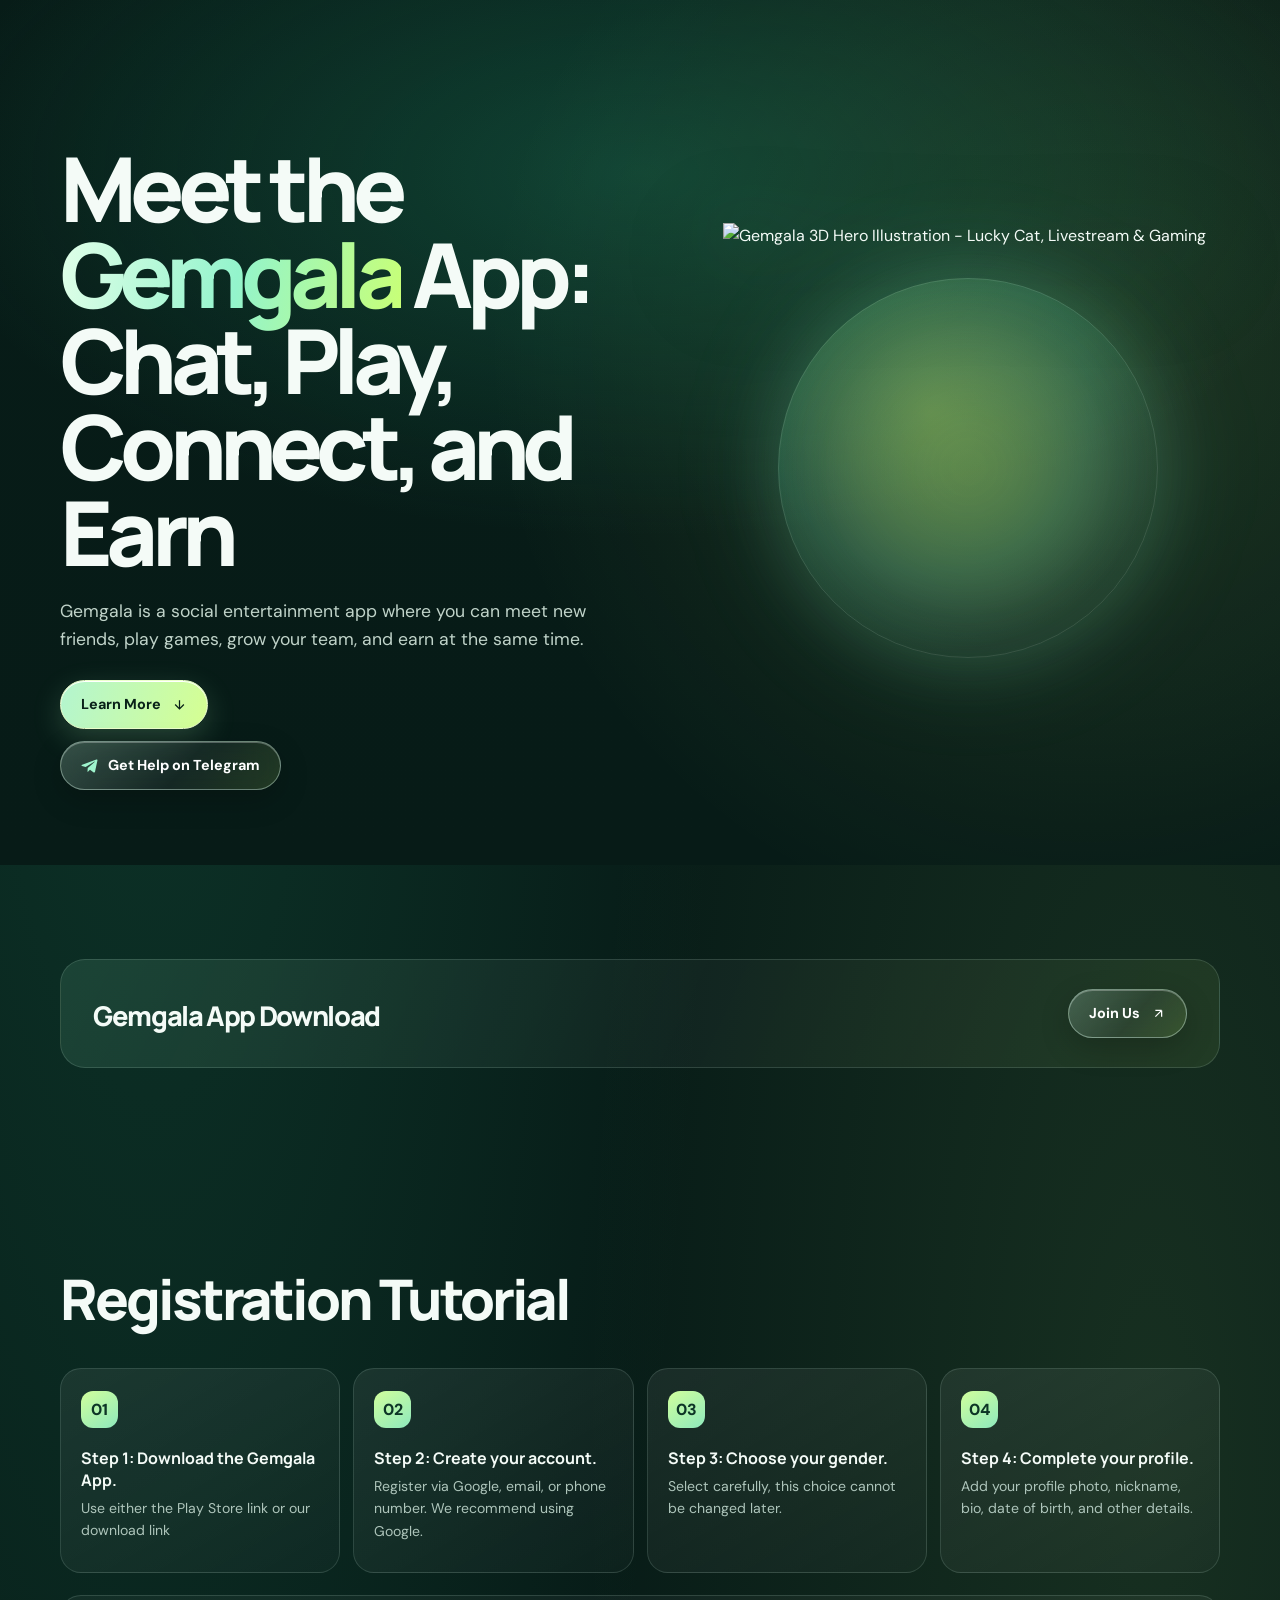
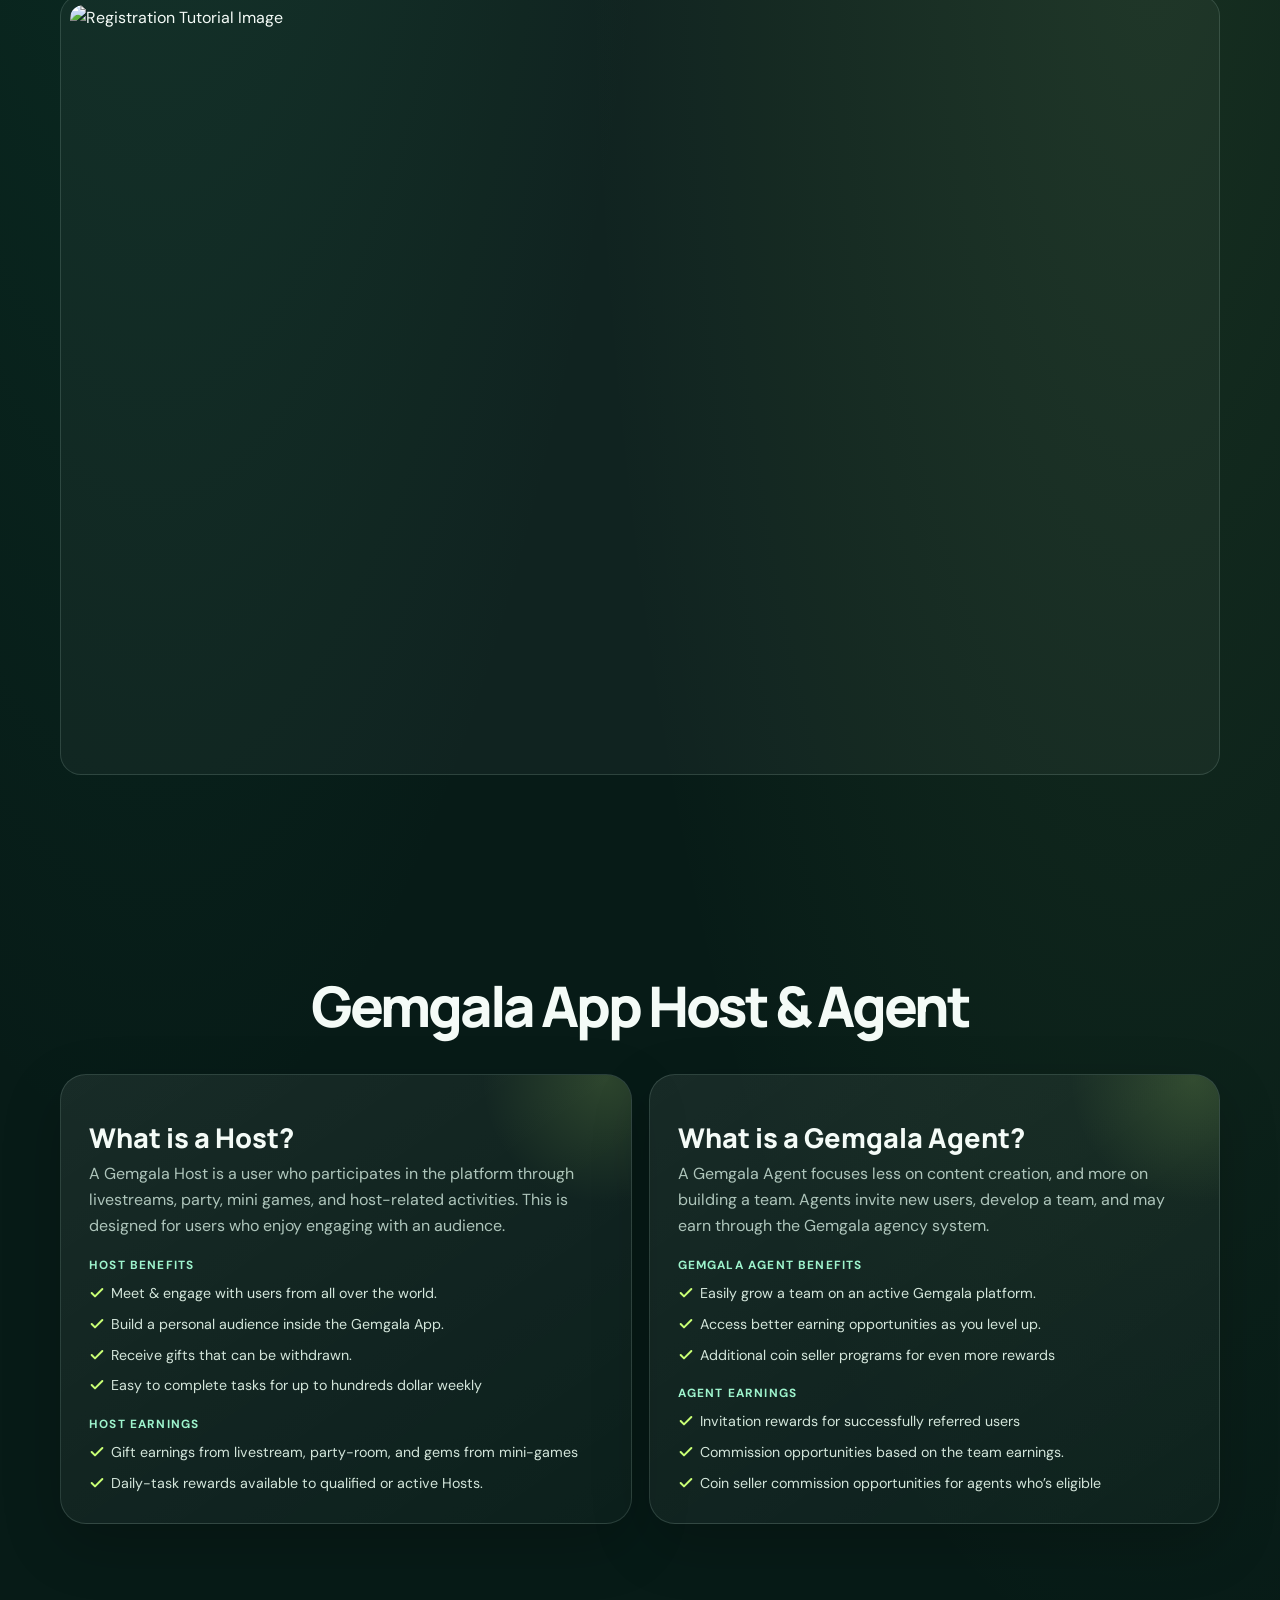
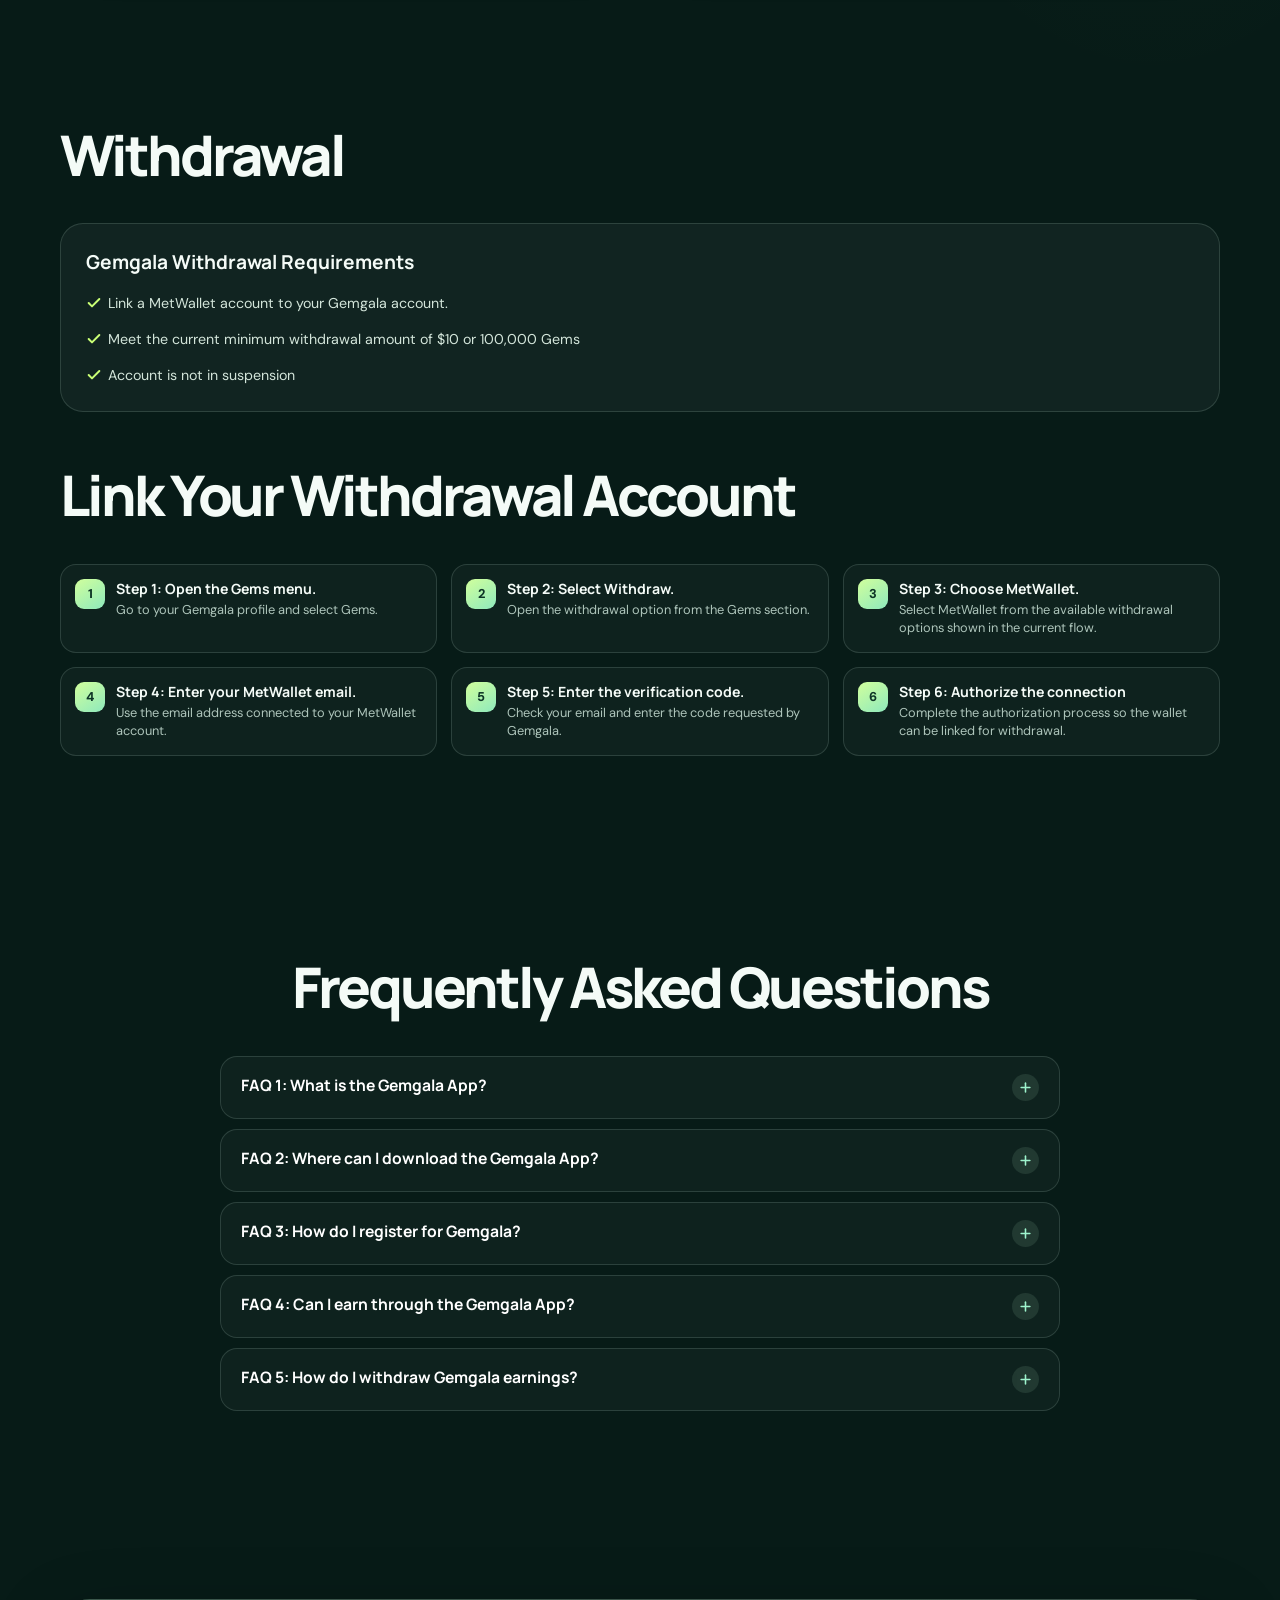
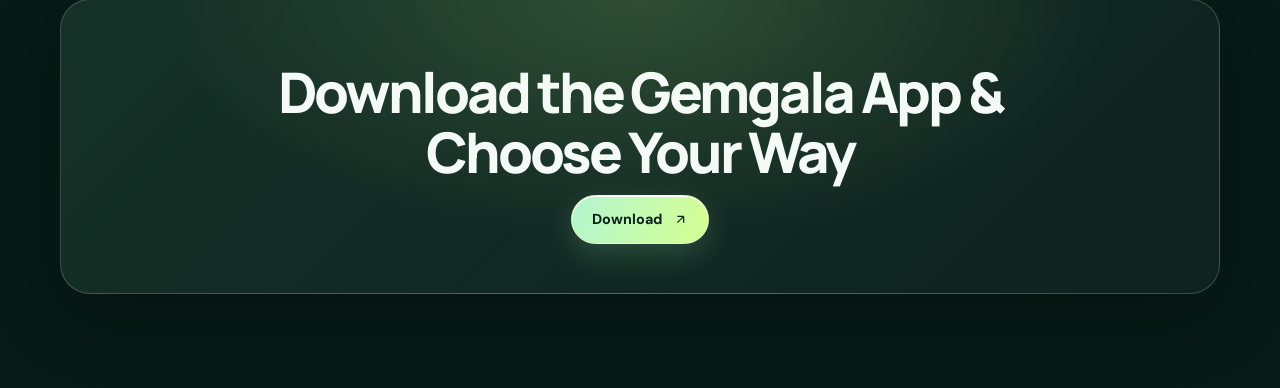
==== commit 7925c177: "Update local changes Co-Authored-By: Claude Opus 5.5 <noreply@anthropic.com>" ====
--- a/index.html
+++ b/index.html
@@ -5,519 +5,310 @@
     <meta charset="utf-8">
     <meta name="viewport" content="width=device-width,initial-scale=1">
     <meta name="theme-color" content="#071b17">
-    <meta name="description" content="Meet new friends, play games, grow your team, and explore Gemgala.">
-    <title>Gemgala — Chat, Play, Connect & Earn</title>
-    <link rel="preconnect" href="https://fonts.googleapis.com">
-    <link
-        href="https://fonts.googleapis.com/css2?family=DM+Sans:wght@400;500;600;700&family=Manrope:wght@500;600;700;800&display=swap"
-        rel="stylesheet">
+    <meta name="description"
+        content="Gemgala is a social entertainment app where you can meet new friends, play games, grow your team, and earn at the same time.">
+    <title>Gemgala App Download</title>
     <link rel="stylesheet" href="styles.css">
+    <link rel="preload" href="http://gemgalaapp.com/wp-content/uploads/2026/09/hero_gemgaa.png" as="image">
 </head>
 
 <body>
-    <header class="nav-wrap">
-        <nav class="navbar" aria-label="Main navigation">
-            <a class="brand" href="#home">
-                <span class="brand-badge">
-                    <img src="assets/gemgala-mascot.svg" alt="Gemgala Logo" class="brand-logo">
-                </span>
-                gemgala
-            </a>
-            <div class="nav-links" id="navLinks">
-                <a href="#download">Download</a>
-                <a href="#register">Register</a>
-                <a href="#host-agent">Host & Agent</a>
-                <a href="#withdraw">Withdrawal</a>
-                <a href="#faqs">FAQs</a>
-                <a class="glass primary nav-cta-mobile" href="https://getloc.me/u/2800273" target="_blank"
-                    rel="noopener">
-                    Get the app <svg class="btn-arrow" viewBox="0 0 24 24" fill="none" stroke="currentColor"
-                        stroke-width="2">
-                        <path d="M7 17L17 7M17 7H7M17 7V17" />
-                    </svg>
-                </a>
-            </div>
-            <div class="nav-actions">
-                <a class="glass primary small" href="https://getloc.me/u/2800273" target="_blank" rel="noopener">
-                    Get the app <svg class="btn-arrow" viewBox="0 0 24 24" fill="none" stroke="currentColor"
-                        stroke-width="2">
-                        <path d="M7 17L17 7M17 7H7M17 7V17" />
-                    </svg>
-                </a>
-                <button class="menu" id="menuToggle" aria-label="Open menu" aria-expanded="false">
-                    <svg class="icon-menu" viewBox="0 0 24 24" fill="none" stroke="currentColor" stroke-width="2"
-                        stroke-linecap="round">
-                        <line x1="3" y1="6" x2="21" y2="6" class="menu-line line-top"></line>
-                        <line x1="3" y1="12" x2="21" y2="12" class="menu-line line-mid"></line>
-                        <line x1="3" y1="18" x2="21" y2="18" class="menu-line line-bot"></line>
-                    </svg>
-                </button>
-            </div>
-        </nav>
-    </header>
-
     <main>
+        <!-- 1. Hero -->
         <section class="hero" id="home">
             <div class="container hero-grid">
                 <div class="reveal">
-                    <div class="kicker"><i class="dot"></i>Your next favorite community</div>
-                    <h1>Meet the <span class="grad">Gemgala</span> App</h1>
-                    <p class="hero-copy">Chat, play, connect, and earn. Meet new friends, jump into games, grow your
-                        team, and discover your place in a lively social world.</p>
+                    <h1>Meet the <span class="grad">Gemgala</span> App: Chat, Play, Connect, and Earn</h1>
+                    <p class="hero-copy">Gemgala is a social entertainment app where you can meet new friends, play
+                        games, grow your team, and earn at the same time.</p>
                     <div class="actions">
-                        <a class="glass primary" href="#download">
-                            Explore Gemgala <svg class="btn-arrow" viewBox="0 0 24 24" fill="none" stroke="currentColor"
+                        <a class="glass primary" href="#host-agent">
+                            Learn More <svg class="btn-arrow" viewBox="0 0 24 24" fill="none" stroke="currentColor"
                                 stroke-width="2">
                                 <path d="M12 5v14M5 12l7 7 7-7" />
                             </svg>
                         </a>
-                        <a class="glass" href="#host-agent">
-                            Find your path <svg class="btn-arrow" viewBox="0 0 24 24" fill="none" stroke="currentColor"
+                    </div>
+                    <div class="actions hero-telegram-cta">
+                        <a class="glass glass-telegram" href="https://t.me/GemgalaPartyChat_Bot" target="_blank" rel="noopener noreferrer">
+                            <svg width="18" height="18" viewBox="0 0 24 24" fill="currentColor" aria-hidden="true"><path d="M21.9 4.6 18.7 19.7c-.2 1-.9 1.3-1.8.8l-4.9-3.6-2.4 2.3c-.3.3-.5.5-1 .5l.4-5 9.1-8.2c.4-.4-.1-.6-.6-.2L6.2 13.4l-4.8-1.5c-1-.3-1-1 .2-1.5L20.5 3.3c.9-.3 1.6.2 1.4 1.3z"></path></svg>
+                            Get Help on Telegram
+                        </a>
+                    </div>
+                </div>
+                <div class="art reveal" aria-label="Gemgala app illustration">
+                    <div class="orb"></div>
+                    <div class="halo"></div>
+                    <div class="hero-3d-wrap">
+                        <img src="http://gemgalaapp.com/wp-content/uploads/2026/09/hero_gemgaa.png"
+                            alt="Gemgala 3D Hero Illustration - Lucky Cat, Livestream & Gaming" class="hero-3d-img"
+                            loading="eager" width="500" height="500">
+                        <div class="hero-glow-aura"></div>
+                    </div>
+                </div>
+            </div>
+        </section>
+
+        <!-- 2. Gemgala App Download -->
+        <section class="section" id="download">
+            <div class="container">
+                <div class="download reveal">
+                    <div>
+                        <h2>Gemgala App Download</h2>
+                    </div>
+                    <div class="actions">
+                        <a class="glass" href="https://getblock.me/u/28002073" target="_blank" rel="noopener">
+                            Join Us <svg class="btn-arrow" viewBox="0 0 24 24" fill="none" stroke="currentColor"
                                 stroke-width="2">
                                 <path d="M7 17L17 7M17 7H7M17 7V17" />
                             </svg>
                         </a>
                     </div>
-                    <p class="note">A social entertainment app for connection, play, and community.</p>
-                </div>
-                <div class="art reveal" aria-label="Gemgala app illustration">
-                    <div class="orb"></div>
-                    <div class="halo"></div>
-                    <div class="hero-3d-wrap">
-                        <img src="assets/hero-gemgala-transparent.png"
-                            alt="Gemgala 3D Hero Illustration - Lucky Cat, Livestream & Gaming" class="hero-3d-img"
-                            loading="eager">
-                        <div class="hero-glow-aura"></div>
-                    </div>
-                </div>
-            </div>
-        </section>
-
-        <div class="trust">
-            <div class="container trust-row">
-                <span>One app, many ways to connect</span>
-                <span><svg class="spark-icon" viewBox="0 0 24 24" fill="currentColor">
-                        <path d="M12 0L14.59 9.41L24 12L14.59 14.59L12 24L9.41 14.59L0 12L9.41 9.41L12 0Z" />
-                    </svg> <strong>Chat</strong> with new friends</span>
-                <span><svg class="spark-icon" viewBox="0 0 24 24" fill="currentColor">
-                        <path d="M12 0L14.59 9.41L24 12L14.59 14.59L12 24L9.41 14.59L0 12L9.41 9.41L12 0Z" />
-                    </svg> <strong>Play</strong> mini-games</span>
-                <span><svg class="spark-icon" viewBox="0 0 24 24" fill="currentColor">
-                        <path d="M12 0L14.59 9.41L24 12L14.59 14.59L12 24L9.41 14.59L0 12L9.41 9.41L12 0Z" />
-                    </svg> <strong>Join</strong> a community</span>
-                <span><svg class="spark-icon" viewBox="0 0 24 24" fill="currentColor">
-                        <path d="M12 0L14.59 9.41L24 12L14.59 14.59L12 24L9.41 14.59L0 12L9.41 9.41L12 0Z" />
-                    </svg> <strong>Explore</strong> Host & Agent paths</span>
-            </div>
-        </div>
-
-        <section class="section" id="download">
-            <div class="container">
-                <div class="download reveal">
-                    <div>
-                        <span class="eyebrow">Start here</span>
-                        <h2>Gemgala App Download</h2>
-                        <p>Get the app and step into your next conversation, game, or community.</p>
-                    </div>
+                </div>
+            </div>
+        </section>
+
+        <!-- 3. Gemgala App Register -->
+        <section class="section" id="register">
+            <div class="container">
+                <div class="head reveal">
+                    <h2 class="title">Registration Tutorial</h2>
+                </div>
+                <div class="steps">
+                    <article class="step reveal"><span class="num">01</span>
+                        <h3>Step 1: Download the Gemgala App.</h3>
+                        <p>Use either the Play Store link or our download link</p>
+                    </article>
+                    <article class="step reveal"><span class="num">02</span>
+                        <h3>Step 2: Create your account.</h3>
+                        <p>Register via Google, email, or phone number. We recommend using Google.</p>
+                    </article>
+                    <article class="step reveal"><span class="num">03</span>
+                        <h3>Step 3: Choose your gender.</h3>
+                        <p>Select carefully, this choice cannot be changed later.</p>
+                    </article>
+                    <article class="step reveal"><span class="num">04</span>
+                        <h3>Step 4: Complete your profile.</h3>
+                        <p>Add your profile photo, nickname, bio, date of birth, and other details.</p>
+                    </article>
+                </div>
+                <div class="guide reveal lightbox-trigger" data-caption="Image">
+                    <div class="img-wrapper">
+                        <img src="http://gemgalaapp.com/wp-content/uploads/2026/09/how-to-join-gemgala-1.png"
+                            alt="Registration Tutorial Image" loading="lazy" width="600" height="400">
+                    </div>
+                </div>
+            </div>
+        </section>
+
+        <!-- 4. Gemgala App Host & 5. Gemgala App Agent -->
+        <section class="section" id="host-agent">
+            <div class="container">
+                <div class="head center reveal">
+                    <h2 class="title">Gemgala App Host & Agent</h2>
+                </div>
+                <div class="paths">
+                    <article class="path reveal">
+                        <h3>What is a Host?</h3>
+                        <p>A Gemgala Host is a user who participates in the platform through livestreams, party, mini
+                            games, and host-related activities. This is designed for users who enjoy engaging with an
+                            audience.</p>
+                        <h4>Host Benefits</h4>
+                        <ul class="checks">
+                            <li>Meet & engage with users from all over the world.</li>
+                            <li>Build a personal audience inside the Gemgala App.</li>
+                            <li>Receive gifts that can be withdrawn.</li>
+                            <li>Easy to complete tasks for up to hundreds dollar weekly</li>
+                        </ul>
+                        <h4>Host Earnings</h4>
+                        <ul class="checks">
+                            <li>Gift earnings from livestream, party-room, and gems from mini-games</li>
+                            <li>Daily-task rewards available to qualified or active Hosts.</li>
+                        </ul>
+                    </article>
+                    <article class="path reveal">
+                        <h3>What is a Gemgala Agent?</h3>
+                        <p>A Gemgala Agent focuses less on content creation, and more on building a team. Agents invite
+                            new users, develop a team, and may earn through the Gemgala agency system.</p>
+                        <h4>Gemgala Agent Benefits</h4>
+                        <ul class="checks">
+                            <li>Easily grow a team on an active Gemgala platform.</li>
+                            <li>Access better earning opportunities as you level up.</li>
+                            <li>Additional coin seller programs for even more rewards</li>
+                        </ul>
+                        <h4>Agent Earnings</h4>
+                        <ul class="checks">
+                            <li>Invitation rewards for successfully referred users</li>
+                            <li>Commission opportunities based on the team earnings.</li>
+                            <li>Coin seller commission opportunities for agents who’s eligible</li>
+                        </ul>
+                    </article>
+                </div>
+            </div>
+        </section>
+
+        <!-- 6. Withdrawal -->
+        <section class="section" id="withdraw">
+            <div class="container">
+                <div class="head reveal">
+                    <h2 class="title">Withdrawal</h2>
+                </div>
+                <div class="withdraw-grid">
+                    <div class="withdraw-col-left reveal">
+                        <aside class="requirements">
+                            <h3>Gemgala Withdrawal Requirements</h3>
+                            <ul class="checks">
+                                <li>Link a MetWallet account to your Gemgala account.</li>
+                                <li>Meet the current minimum withdrawal amount of $10 or 100,000 Gems</li>
+                                <li>Account is not in suspension</li>
+                            </ul>
+                        </aside>
+                    </div>
+                    <div class="withdraw-col-right reveal">
+                        <div class="head">
+                            <h2 class="title">Link Your Withdrawal Account</h2>
+                        </div>
+                        <div class="withdraw-steps">
+                            <div class="wstep"><span class="num">1</span>
+                                <div><strong>Step 1: Open the Gems menu.</strong>
+                                    <p>Go to your Gemgala profile and select Gems.</p>
+                                </div>
+                            </div>
+                            <div class="wstep"><span class="num">2</span>
+                                <div><strong>Step 2: Select Withdraw.</strong>
+                                    <p>Open the withdrawal option from the Gems section.</p>
+                                </div>
+                            </div>
+                            <div class="wstep"><span class="num">3</span>
+                                <div><strong>Step 3: Choose MetWallet.</strong>
+                                    <p>Select MetWallet from the available withdrawal options shown in the current flow.
+                                    </p>
+                                </div>
+                            </div>
+                            <div class="wstep"><span class="num">4</span>
+                                <div><strong>Step 4: Enter your MetWallet email.</strong>
+                                    <p>Use the email address connected to your MetWallet account.</p>
+                                </div>
+                            </div>
+                            <div class="wstep"><span class="num">5</span>
+                                <div><strong>Step 5: Enter the verification code.</strong>
+                                    <p>Check your email and enter the code requested by Gemgala.</p>
+                                </div>
+                            </div>
+                            <div class="wstep"><span class="num">6</span>
+                                <div><strong>Step 6: Authorize the connection</strong>
+                                    <p>Complete the authorization process so the wallet can be linked for withdrawal.
+                                    </p>
+                                </div>
+                            </div>
+                        </div>
+                    </div>
+                </div>
+            </div>
+        </section>
+
+        <!-- 7. FAQs -->
+        <section class="section" id="faqs">
+            <div class="container">
+                <div class="head center reveal">
+                    <h2 class="title">Frequently Asked Questions</h2>
+                </div>
+                <div class="faq">
+                    <div class="faq-item reveal">
+                        <button class="question" aria-expanded="false">
+                            FAQ 1: What is the Gemgala App?
+                            <span class="plus"><svg viewBox="0 0 24 24" fill="none" stroke="currentColor"
+                                    stroke-width="2.5" stroke-linecap="round">
+                                    <line x1="12" y1="5" x2="12" y2="19"></line>
+                                    <line x1="5" y1="12" x2="19" y2="12"></line>
+                                </svg></span>
+                        </button>
+                        <div class="answer">
+                            <p>The Gemgala App is a social entertainment app built around chat, voice party rooms,
+                                interactive games, gifts, and community features. Users can join for entertainment and
+                                social interaction, while eligible users can also explore the Host and Agent paths.</p>
+                        </div>
+                    </div>
+                    <div class="faq-item reveal">
+                        <button class="question" aria-expanded="false">
+                            FAQ 2: Where can I download the Gemgala App?
+                            <span class="plus"><svg viewBox="0 0 24 24" fill="none" stroke="currentColor"
+                                    stroke-width="2.5" stroke-linecap="round">
+                                    <line x1="12" y1="5" x2="12" y2="19"></line>
+                                    <line x1="5" y1="12" x2="19" y2="12"></line>
+                                </svg></span>
+                        </button>
+                        <div class="answer">
+                            <p>You can search for Gemgala on Google Play or use our direct download and registration
+                                link.</p>
+                        </div>
+                    </div>
+                    <div class="faq-item reveal">
+                        <button class="question" aria-expanded="false">
+                            FAQ 3: How do I register for Gemgala?
+                            <span class="plus"><svg viewBox="0 0 24 24" fill="none" stroke="currentColor"
+                                    stroke-width="2.5" stroke-linecap="round">
+                                    <line x1="12" y1="5" x2="12" y2="19"></line>
+                                    <line x1="5" y1="12" x2="19" y2="12"></line>
+                                </svg></span>
+                        </button>
+                        <div class="answer">
+                            <p>Install the app, choose an available sign-up method such as Google, email, or phone
+                                number, then complete the requested profile information. Some features may require
+                                additional verification when you use them.</p>
+                        </div>
+                    </div>
+                    <div class="faq-item reveal">
+                        <button class="question" aria-expanded="false">
+                            FAQ 4: Can I earn through the Gemgala App?
+                            <span class="plus"><svg viewBox="0 0 24 24" fill="none" stroke="currentColor"
+                                    stroke-width="2.5" stroke-linecap="round">
+                                    <line x1="12" y1="5" x2="12" y2="19"></line>
+                                    <line x1="5" y1="12" x2="19" y2="12"></line>
+                                </svg></span>
+                        </button>
+                        <div class="answer">
+                            <p>Gemgala provides different participation paths. Hosts may receive gifts and task rewards,
+                                while Agents may earn through invitations, team earning, and applicable commission
+                                programs. Earnings vary and are not guaranteed.</p>
+                        </div>
+                    </div>
+                    <div class="faq-item reveal">
+                        <button class="question" aria-expanded="false">
+                            FAQ 5: How do I withdraw Gemgala earnings?
+                            <span class="plus"><svg viewBox="0 0 24 24" fill="none" stroke="currentColor"
+                                    stroke-width="2.5" stroke-linecap="round">
+                                    <line x1="12" y1="5" x2="12" y2="19"></line>
+                                    <line x1="5" y1="12" x2="19" y2="12"></line>
+                                </svg></span>
+                        </button>
+                        <div class="answer">
+                            <p>Gemgala uses MetWallet. Link your wallet, meet the minimum withdrawal requirement, open
+                                the Gems menu, select Withdraw, complete email verification, and authorize the
+                                connection. Always follow the latest instructions shown in the app.</p>
+                        </div>
+                    </div>
+                </div>
+            </div>
+        </section>
+
+        <!-- 8. CTA -->
+        <section class="section" id="final-cta">
+            <div class="container">
+                <div class="final reveal">
+                    <h2 class="title">Download the Gemgala App & Choose Your Way</h2>
                     <div class="actions">
-                        <a class="glass primary" href="https://play.google.com/store/search?q=Gemgala&c=apps"
-                            target="_blank" rel="noopener">
-                            Google Play <svg class="btn-arrow" viewBox="0 0 24 24" fill="none" stroke="currentColor"
+                        <a class="glass primary" href="https://getblock.me/u/28002073" target="_blank" rel="noopener">
+                            Download <svg class="btn-arrow" viewBox="0 0 24 24" fill="none" stroke="currentColor"
                                 stroke-width="2">
                                 <path d="M7 17L17 7M17 7H7M17 7V17" />
                             </svg>
                         </a>
-                        <a class="glass" href="https://getloc.me/u/2800273" target="_blank" rel="noopener">
-                            Referral link <svg class="btn-arrow" viewBox="0 0 24 24" fill="none" stroke="currentColor"
-                                stroke-width="2">
-                                <path d="M7 17L17 7M17 7H7M17 7V17" />
-                            </svg>
-                        </a>
-                    </div>
-                </div>
-            </div>
-        </section>
-
-        <section class="section" id="register" style="padding-top:20px">
-            <div class="container">
-                <div class="head reveal">
-                    <span class="eyebrow">Your first few minutes</span>
-                    <h2 class="title">Registration, <span class="grad">made simple.</span></h2>
-                    <p class="copy">Four quick steps to set up your Gemgala account and start exploring.</p>
-                </div>
-                <div class="steps">
-                    <article class="step reveal"><span class="num">01</span>
-                        <h3>Download the app</h3>
-                        <p>Use the Play Store or direct <a href="https://getloc.me/u/2800273">download and referral
-                                link</a>.</p>
-                    </article>
-                    <article class="step reveal"><span class="num">02</span>
-                        <h3>Create your account</h3>
-                        <p>Register with Google, email, or phone. Google is recommended.</p>
-                    </article>
-                    <article class="step reveal"><span class="num">03</span>
-                        <h3>Choose your gender</h3>
-                        <p>Select carefully, since this choice cannot be changed later.</p>
-                    </article>
-                    <article class="step reveal"><span class="num">04</span>
-                        <h3>Complete your profile</h3>
-                        <p>Add a profile photo, nickname, bio, date of birth, and more.</p>
-                    </article>
-                </div>
-                <div class="guide reveal lightbox-trigger"
-                    data-caption="Gemgala registration tutorial: download, sign up, choose gender, complete profile">
-                    <div class="img-wrapper">
-                        <img src="assets/how-to-join-gemgala-1.png"
-                            alt="Gemgala registration tutorial: download, sign up, choose gender, complete profile"
-                            loading="lazy">
-                    </div>
-                </div>
-                <div class="guide reveal lightbox-trigger"
-                    data-caption="Second view of the Gemgala registration tutorial">
-                    <div class="img-wrapper">
-                        <img src="assets/how-to-join-gemgala-2.png"
-                            alt="Second view of the Gemgala registration tutorial" loading="lazy">
-                    </div>
-                </div>
-            </div>
-        </section>
-
-        <section class="section" id="host-agent">
-            <div class="container">
-                <div class="head center reveal">
-                    <span class="eyebrow">Choose your way to grow</span>
-                    <h2 class="title">Find your place in <span class="grad">Gemgala.</span></h2>
-                    <p class="copy">Whether you love entertaining an audience or building a team, there may be a path
-                        that fits you.</p>
-                </div>
-                <div class="paths">
-                    <article class="path reveal">
-                        <span class="path-icon">
-                            <svg viewBox="0 0 24 24" fill="none" stroke="currentColor" stroke-width="2"
-                                stroke-linecap="round" stroke-linejoin="round">
-                                <path d="M12 1a3 3 0 0 0-3 3v8a3 3 0 0 0 6 0V4a3 3 0 0 0-3-3z" />
-                                <path d="M19 10v2a7 7 0 0 1-14 0v-2" />
-                                <line x1="12" y1="19" x2="12" y2="23" />
-                                <line x1="8" y1="23" x2="16" y2="23" />
-                            </svg>
-                        </span>
-                        <span class="badge">For the social spark</span>
-                        <h3>Become a Host</h3>
-                        <p>Hosts participate through livestreams, party rooms, mini-games, and other host
-                            activities—ideal if you enjoy connecting with an audience.</p>
-                        <h4>Host benefits</h4>
-                        <ul class="checks">
-                            <li>Meet users from around the world.</li>
-                            <li>Build a personal audience in the app.</li>
-                            <li>Receive gifts that may be withdrawn.</li>
-                            <li>Complete eligible tasks for potential weekly rewards.</li>
-                        </ul>
-                        <h4>Host earnings</h4>
-                        <ul class="checks">
-                            <li>Gift earnings from livestreams, party rooms, and mini-games.</li>
-                            <li>Daily task rewards may be available to qualified or active Hosts.</li>
-                        </ul>
-                        <a class="glass" href="#host-guide">
-                            Explore the Host guide <svg class="btn-arrow" viewBox="0 0 24 24" fill="none"
-                                stroke="currentColor" stroke-width="2">
-                                <path d="M12 5v14M5 12l7 7 7-7" />
-                            </svg>
-                        </a>
-                    </article>
-                    <article class="path reveal">
-                        <span class="path-icon">
-                            <svg viewBox="0 0 24 24" fill="none" stroke="currentColor" stroke-width="2"
-                                stroke-linecap="round" stroke-linejoin="round">
-                                <path d="M12 22v-9" />
-                                <path d="M12 13C12 7.5 7.5 7 5 7c0 5 4.5 6 7 6z" />
-                                <path d="M12 10C12 5.5 16.5 5 19 5c0 5-4.5 5-7 5z" />
-                                <path d="M7 22h10" />
-                            </svg>
-                        </span>
-                        <span class="badge">For the team builder</span>
-                        <h3>Become an Agent</h3>
-                        <p>Agents focus on inviting new users and developing a team, with opportunities through the
-                            Gemgala agency system.</p>
-                        <h4>Agent benefits</h4>
-                        <ul class="checks">
-                            <li>Grow a team on an active platform.</li>
-                            <li>Access better earning opportunities as you level up.</li>
-                            <li>Explore additional coin seller programs.</li>
-                        </ul>
-                        <h4>Agent earnings</h4>
-                        <ul class="checks">
-                            <li>Invitation rewards for successfully referred users.</li>
-                            <li>Commission opportunities based on team earnings.</li>
-                            <li>Coin seller commissions for eligible Agents.</li>
-                        </ul>
-                        <a class="glass" href="#final-cta">
-                            Explore your options <svg class="btn-arrow" viewBox="0 0 24 24" fill="none"
-                                stroke="currentColor" stroke-width="2">
-                                <path d="M7 17L17 7M17 7H7M17 7V17" />
-                            </svg>
-                        </a>
-                    </article>
-                </div>
-                <div class="earnings reveal"><strong>Good to know:</strong> Earnings depend on activity, eligibility,
-                    and current program rules. They are not guaranteed; check the latest details in the app.</div>
-                <div class="guide reveal lightbox-trigger" id="host-guide"
-                    data-caption="Step-by-step visual guide for adding a new Gemgala Host">
-                    <div class="img-wrapper">
-                        <img src="assets/how-to-add-new-host.png"
-                            alt="Step-by-step visual guide for adding a new Gemgala Host" loading="lazy">
-                    </div>
-                </div>
-            </div>
-        </section>
-
-        <section class="section" id="withdraw">
-            <div class="container">
-                <div class="head reveal"><span class="eyebrow">Getting your rewards</span>
-                    <h2 class="title">Withdrawal, <span class="grad">step by step.</span></h2>
-                    <p class="copy">Link MetWallet to Gemgala, then follow the current in-app withdrawal flow.</p>
-                </div>
-                <div class="withdraw-grid">
-                    <div class="withdraw-col-left reveal">
-                        <aside class="requirements">
-                            <h3>Withdrawal requirements</h3>
-                            <ul class="checks">
-                                <li>Link a MetWallet account to Gemgala.</li>
-                                <li>Meet the current minimum: $10 or 100,000 Gems.</li>
-                                <li>Your account must not be suspended.</li>
-                            </ul>
-                            <p>Minimums and available options may change. Follow the latest instructions in the app.</p>
-                        </aside>
-
-                        <div class="withdraw-steps">
-                            <div class="wstep"><span class="num">1</span>
-                                <div><strong>Open the Gems menu</strong>
-                                    <p>Go to your profile and select Gems.</p>
-                                </div>
-                            </div>
-                            <div class="wstep"><span class="num">2</span>
-                                <div><strong>Select Withdraw</strong>
-                                    <p>Open the withdrawal option from Gems.</p>
-                                </div>
-                            </div>
-                            <div class="wstep"><span class="num">3</span>
-                                <div><strong>Choose MetWallet</strong>
-                                    <p>Select MetWallet from the available options.</p>
-                                </div>
-                            </div>
-                            <div class="wstep"><span class="num">4</span>
-                                <div><strong>Enter your email</strong>
-                                    <p>Use the email connected to MetWallet.</p>
-                                </div>
-                            </div>
-                            <div class="wstep"><span class="num">5</span>
-                                <div><strong>Enter verification code</strong>
-                                    <p>Check your email and enter requested code.</p>
-                                </div>
-                            </div>
-                            <div class="wstep"><span class="num">6</span>
-                                <div><strong>Authorize connection</strong>
-                                    <p>Authorize connection to link your wallet.</p>
-                                </div>
-                            </div>
-                        </div>
-                    </div>
-
-                    <div class="withdraw-col-right reveal">
-                        <div class="pair gallery-pair">
-                            <figure class="lightbox-trigger" data-img="assets/how-to-bind-wallet.png"
-                                data-caption="Visual guide: link your withdrawal account">
-                                <div class="img-wrapper">
-                                    <img src="assets/how-to-bind-wallet.png"
-                                        alt="Six visual steps for linking MetWallet in Gemgala" loading="lazy">
-                                </div>
-                                <figcaption>Visual guide: link your withdrawal account</figcaption>
-                            </figure>
-                            <figure class="lightbox-trigger" data-img="assets/how-to-join-gemgala-1.png"
-                                data-caption="Start from your Gemgala profile">
-                                <div class="img-wrapper">
-                                    <img src="assets/how-to-join-gemgala-1.png"
-                                        alt="Gemgala profile screen to open Gems" loading="lazy">
-                                </div>
-                                <figcaption>Start from your Gemgala profile</figcaption>
-                            </figure>
-                        </div>
-                    </div>
-                </div>
-            </div>
-        </section>
-
-        <section class="section" id="verification">
-            <div class="container">
-                <div class="verify reveal">
-                    <div>
-                        <span class="eyebrow">Keep your profile ready</span>
-                        <h2>Face verification, <span class="grad">made clear.</span></h2>
-                        <p>Some features may require extra verification. Follow the in-app prompts and complete your
-                            profile photo steps when requested.</p>
-                        <a class="glass" href="#register">
-                            Review registration <svg class="btn-arrow" viewBox="0 0 24 24" fill="none"
-                                stroke="currentColor" stroke-width="2">
-                                <path d="M12 19V5M5 12l7-7 7 7" />
-                            </svg>
-                        </a>
-                    </div>
-                    <div class="pair">
-                        <figure class="lightbox-trigger" data-img="assets/tutorial-verify-face.png"
-                            data-caption="Open Face Verification in your profile">
-                            <div class="img-wrapper">
-                                <img src="assets/tutorial-verify-face.png"
-                                    alt="Gemgala tutorial showing how to open face verification" loading="lazy">
-                            </div>
-                            <figcaption>Open Face Verification in your profile</figcaption>
-                        </figure>
-                        <figure class="lightbox-trigger" data-img="assets/tutorial-verify-face-2.png"
-                            data-caption="Set a profile photo when prompted">
-                            <div class="img-wrapper">
-                                <img src="assets/tutorial-verify-face-2.png"
-                                    alt="Gemgala tutorial showing profile photo upload" loading="lazy">
-                            </div>
-                            <figcaption>Set a profile photo when prompted</figcaption>
-                        </figure>
-                    </div>
-                </div>
-            </div>
-        </section>
-
-        <section class="section" id="faqs">
-            <div class="container">
-                <div class="head center reveal">
-                    <span class="eyebrow">A few quick answers</span>
-                    <h2 class="title">Frequently asked <span class="grad">questions.</span></h2>
-                </div>
-                <div class="faq">
-                    <div class="faq-item reveal">
-                        <button class="question" aria-expanded="false">
-                            What is the Gemgala app?
-                            <span class="plus"><svg viewBox="0 0 24 24" fill="none" stroke="currentColor"
-                                    stroke-width="2.5" stroke-linecap="round">
-                                    <line x1="12" y1="5" x2="12" y2="19"></line>
-                                    <line x1="5" y1="12" x2="19" y2="12"></line>
-                                </svg></span>
-                        </button>
-                        <div class="answer">
-                            <p>Gemgala is a social entertainment app built around chat, voice party rooms, interactive
-                                games, gifts, and community features. Eligible users can explore Host and Agent paths.
-                            </p>
-                        </div>
-                    </div>
-                    <div class="faq-item reveal">
-                        <button class="question" aria-expanded="false">
-                            Where can I download Gemgala?
-                            <span class="plus"><svg viewBox="0 0 24 24" fill="none" stroke="currentColor"
-                                    stroke-width="2.5" stroke-linecap="round">
-                                    <line x1="12" y1="5" x2="12" y2="19"></line>
-                                    <line x1="5" y1="12" x2="19" y2="12"></line>
-                                </svg></span>
-                        </button>
-                        <div class="answer">
-                            <p>Search for Gemgala on Google Play or use the direct download and registration link above.
-                            </p>
-                        </div>
-                    </div>
-                    <div class="faq-item reveal">
-                        <button class="question" aria-expanded="false">
-                            How do I register?
-                            <span class="plus"><svg viewBox="0 0 24 24" fill="none" stroke="currentColor"
-                                    stroke-width="2.5" stroke-linecap="round">
-                                    <line x1="12" y1="5" x2="12" y2="19"></line>
-                                    <line x1="5" y1="12" x2="19" y2="12"></line>
-                                </svg></span>
-                        </button>
-                        <div class="answer">
-                            <p>Install the app, sign up with Google, email, or phone, then complete your profile. Some
-                                features may require additional verification.</p>
-                        </div>
-                    </div>
-                    <div class="faq-item reveal">
-                        <button class="question" aria-expanded="false">
-                            Can I earn through Gemgala?
-                            <span class="plus"><svg viewBox="0 0 24 24" fill="none" stroke="currentColor"
-                                    stroke-width="2.5" stroke-linecap="round">
-                                    <line x1="12" y1="5" x2="12" y2="19"></line>
-                                    <line x1="5" y1="12" x2="19" y2="12"></line>
-                                </svg></span>
-                        </button>
-                        <div class="answer">
-                            <p>Hosts may receive gifts and task rewards. Agents may earn through invitations, team
-                                earnings, and applicable commissions. Eligibility applies and earnings are not
-                                guaranteed.</p>
-                        </div>
-                    </div>
-                    <div class="faq-item reveal">
-                        <button class="question" aria-expanded="false">
-                            How do I withdraw Gemgala earnings?
-                            <span class="plus"><svg viewBox="0 0 24 24" fill="none" stroke="currentColor"
-                                    stroke-width="2.5" stroke-linecap="round">
-                                    <line x1="12" y1="5" x2="12" y2="19"></line>
-                                    <line x1="5" y1="12" x2="19" y2="12"></line>
-                                </svg></span>
-                        </button>
-                        <div class="answer">
-                            <p>Link MetWallet, meet current minimum, open Gems and select Withdraw, then complete email
-                                verification and authorize connection. Follow latest instructions in the app.</p>
-                        </div>
-                    </div>
-                </div>
-            </div>
-        </section>
-
-        <section class="section" id="final-cta">
-            <div class="container">
-                <div class="final reveal">
-                    <span class="eyebrow">Your next chapter starts here</span>
-                    <h2 class="title">Download Gemgala & choose <span class="grad">your way.</span></h2>
-                    <p class="copy">Meet your community, become a Host, or grow as an Agent. Start exploring today.</p>
-                    <div class="actions">
-                        <a class="glass primary" href="https://getloc.me/u/2800273" target="_blank" rel="noopener">
-                            Join as Host <svg class="btn-arrow" viewBox="0 0 24 24" fill="none" stroke="currentColor"
-                                stroke-width="2">
-                                <path d="M7 17L17 7M17 7H7M17 7V17" />
-                            </svg>
-                        </a>
-                        <a class="glass" href="https://getloc.me/u/2800273" target="_blank" rel="noopener">
-                            Become an Agent <svg class="btn-arrow" viewBox="0 0 24 24" fill="none" stroke="currentColor"
-                                stroke-width="2">
-                                <path d="M7 17L17 7M17 7H7M17 7V17" />
-                            </svg>
-                        </a>
-                        <a class="glass" href="https://play.google.com/store/search?q=Gemgala&c=apps" target="_blank"
-                            rel="noopener">
-                            Google Play <svg class="btn-arrow" viewBox="0 0 24 24" fill="none" stroke="currentColor"
-                                stroke-width="2">
-                                <path d="M7 17L17 7M17 7H7M17 7V17" />
-                            </svg>
-                        </a>
-                    </div>
-                    <p class="fine">Program eligibility and earnings vary. Review current terms in the Gemgala app.</p>
+                    </div>
                 </div>
             </div>
         </section>
     </main>
-
-    <footer>
-        <div class="container foot">
-            <a class="brand" href="#home">
-                <span class="brand-badge">
-                    <img src="assets/gemgala-mascot.svg" alt="Gemgala Logo" class="brand-logo">
-                </span>
-                gemgala
-            </a>
-            <span>© <span id="year"></span> Gemgala. All rights reserved.</span>
-            <div class="foot-links">
-                <a href="#download">Download</a>
-                <a href="#faqs">FAQs</a>
-                <a href="#home">Back to top <svg class="btn-arrow" viewBox="0 0 24 24" fill="none" stroke="currentColor"
-                        stroke-width="2">
-                        <path d="M12 19V5M5 12l7-7 7 7" />
-                    </svg></a>
-            </div>
-        </div>
-    </footer>
 
     <!-- Interactive Lightbox Modal -->
     <div class="lightbox-modal" id="imageModal" aria-hidden="true" role="dialog" aria-label="Image Preview">
@@ -535,41 +326,10 @@
     </div>
 
     <script>
-        const toggle = document.getElementById('menuToggle');
-        const nav = document.getElementById('navLinks');
-        const navbar = document.querySelector('.navbar');
-
-        function setMenuOpen(open) {
-            nav.classList.toggle('open', open);
-            toggle.setAttribute('aria-expanded', open ? 'true' : 'false');
-            toggle.setAttribute('aria-label', open ? 'Close menu' : 'Open menu');
-        }
-
-        toggle.addEventListener('click', (e) => {
-            e.stopPropagation();
-            setMenuOpen(!nav.classList.contains('open'));
-        });
-
-        nav.querySelectorAll('a').forEach(a => a.addEventListener('click', () => {
-            setMenuOpen(false);
-        }));
-
-        document.addEventListener('click', (e) => {
-            if (nav.classList.contains('open') && !navbar.contains(e.target)) {
-                setMenuOpen(false);
-            }
-        });
-
-        document.addEventListener('keydown', (e) => {
-            if (e.key === 'Escape' && nav.classList.contains('open')) {
-                setMenuOpen(false);
-            }
-        });
         document.querySelectorAll('.question').forEach(b => b.addEventListener('click', () => {
             let open = b.closest('.faq-item').classList.toggle('open');
             b.setAttribute('aria-expanded', open);
         }));
-        document.getElementById('year').textContent = new Date().getFullYear();
 
         const io = new IntersectionObserver(entries => entries.forEach(e => {
             if (e.isIntersecting) {
--- a/styles.css
+++ b/styles.css
@@ -1,3 +1,5 @@
+@import url('https://fonts.googleapis.com/css2?family=DM+Sans:wght@400;500;600;700&family=Manrope:wght@500;600;700;800&display=swap');
+
 :root {
     --bg: #071b17;
     --panel: #102923;
@@ -185,9 +187,10 @@
 }
 
 .brand-logo {
-    width: 28px;
-    height: 28px;
-    object-fit: contain;
+    width: 100%;
+    height: 100%;
+    object-fit: cover;
+    border-radius: 11px;
     display: block;
     filter: drop-shadow(0 2px 4px rgba(0, 0, 0, 0.25));
 }
@@ -689,11 +692,11 @@
     color: #effff3
 }
 
-/* Withdrawal 2-Column Balanced Grid Layout */
+/* Withdrawal Stacked Layout */
 .withdraw-grid {
     display: grid;
-    grid-template-columns: 1.1fr 0.9fr;
-    gap: 28px;
+    grid-template-columns: 1fr;
+    gap: 40px;
     align-items: start;
 }
 
@@ -739,8 +742,8 @@
 
 .withdraw-steps {
     display: grid;
-    grid-template-columns: 1fr 1fr;
-    gap: 10px
+    grid-template-columns: repeat(auto-fit, minmax(300px, 1fr));
+    gap: 14px;
 }
 
 .wstep {
@@ -1484,4 +1487,492 @@
         transform: scale(1.18);
         opacity: 1;
     }
-}+}
+
+.social-links {
+    display: flex;
+    align-items: center;
+    gap: 15px;
+    margin-top: 15px;
+}
+
+.social-links a {
+    display: inline-flex;
+    align-items: center;
+    justify-content: center;
+    width: 36px;
+    height: 36px;
+    border-radius: 50%;
+    background: rgba(255, 255, 255, 0.05);
+    border: 1px solid rgba(255, 255, 255, 0.1);
+    color: var(--muted);
+    transition: all 0.3s ease;
+}
+
+.social-links a:hover {
+    color: var(--lime);
+    background: rgba(255, 255, 255, 0.1);
+    transform: translateY(-2px);
+}
+
+.social-icon {
+    width: 18px;
+    height: 18px;
+}
+
+/* ==========================================================================
+   Gemgala Link-in-Bio Page Styles
+   ========================================================================== */
+
+.bio-page-container {
+    min-height: 100vh;
+    min-height: 100dvh;
+    display: flex;
+    flex-direction: column;
+    align-items: center;
+    justify-content: space-between;
+    padding: 2.75rem 1.25rem 2rem;
+    box-sizing: border-box;
+    position: relative;
+    z-index: 10;
+    font-family: 'DM Sans', sans-serif;
+    color: var(--white, #f4fbf7);
+}
+
+.bio-ambient-bg {
+    position: fixed;
+    inset: 0;
+    pointer-events: none;
+    overflow: hidden;
+    z-index: -2 !important;
+    background: radial-gradient(ellipse at 12% 5%, rgba(34, 143, 105, 0.35), transparent 45%),
+                radial-gradient(ellipse at 88% 28%, rgba(201, 255, 117, 0.18), transparent 42%),
+                linear-gradient(165deg, #0d3229 0%, #0a2620 35%, #071b17 70%, #03100d 100%) !important;
+}
+
+.bio-ambient-glow-top {
+    position: absolute;
+    top: -15%;
+    left: 50%;
+    transform: translateX(-50%);
+    width: 600px;
+    height: 600px;
+    background: radial-gradient(circle, rgba(158, 244, 205, 0.35) 0%, rgba(201, 255, 117, 0.12) 50%, transparent 75%);
+    filter: blur(65px);
+}
+
+.bio-ambient-glow-bottom {
+    position: absolute;
+    bottom: -10%;
+    left: 50%;
+    transform: translateX(-50%);
+    width: 500px;
+    height: 400px;
+    background: radial-gradient(circle, rgba(201, 255, 117, 0.2) 0%, rgba(16, 41, 35, 0.4) 60%, transparent 80%);
+    filter: blur(70px);
+}
+
+/* Ambient Radial Glow Blobs */
+.ornament-blob {
+    position: absolute;
+    border-radius: 9999px;
+    filter: blur(60px);
+    pointer-events: none;
+    background: transparent;
+    animation: glowPulse 7s ease-in-out infinite alternate;
+}
+
+.ornament-blob-mint {
+    background: radial-gradient(circle, rgba(158, 244, 205, 0.28) 0%, rgba(158, 244, 205, 0.05) 55%, transparent 70%);
+}
+
+.ornament-blob-lime {
+    background: radial-gradient(circle, rgba(201, 255, 117, 0.22) 0%, rgba(201, 255, 117, 0.04) 55%, transparent 70%);
+}
+
+.ornament-blob-emerald {
+    background: radial-gradient(circle, rgba(34, 143, 105, 0.3) 0%, rgba(34, 143, 105, 0.06) 55%, transparent 70%);
+}
+
+.size-blob-md {
+    width: 18rem;
+    height: 18rem;
+}
+
+.size-blob-xl {
+    width: 36rem;
+    height: 36rem;
+}
+
+.pos-blob-hero-left {
+    top: 5%;
+    left: -10%;
+}
+
+.pos-blob-hero-right {
+    top: 15%;
+    right: -10%;
+}
+
+@keyframes glowPulse {
+    0% {
+        transform: scale(0.92);
+        opacity: 0.6;
+    }
+    100% {
+        transform: scale(1.15);
+        opacity: 1;
+    }
+}
+
+.bio-content-card {
+    width: 100%;
+    max-width: 440px;
+    display: flex;
+    flex-direction: column;
+    align-items: center;
+    margin: 0 auto;
+}
+
+/* Profile / App Branding Header */
+.bio-profile-header {
+    display: flex;
+    flex-direction: column;
+    align-items: center;
+    text-align: center;
+    margin-bottom: 1.75rem;
+}
+
+.bio-avatar-wrapper {
+    position: relative;
+    margin-bottom: 1rem;
+}
+
+.bio-avatar-ornament {
+    position: absolute !important;
+    top: -14px !important;
+    left: -14px !important;
+    width: 120px !important;
+    height: 120px !important;
+    z-index: -1 !important;
+    animation: ornamentSpin 12s linear infinite !important;
+    pointer-events: none !important;
+    max-width: none !important;
+}
+
+@keyframes ornamentSpin {
+    0% {
+        transform: rotate(0deg);
+    }
+    100% {
+        transform: rotate(360deg);
+    }
+}
+
+.bio-avatar-box {
+    position: relative;
+    width: 92px;
+    height: 92px;
+    border-radius: 50%;
+    background: transparent;
+    display: flex;
+    align-items: center;
+    justify-content: center;
+    box-shadow: none;
+    overflow: visible;
+    padding: 0;
+    box-sizing: border-box;
+}
+
+.bio-avatar-img {
+    width: 100% !important;
+    height: 100% !important;
+    object-fit: cover !important;
+    border-radius: 50% !important;
+    display: block !important;
+}
+
+.bio-verified-badge {
+    position: absolute;
+    bottom: -4px;
+    right: -4px;
+    width: 26px;
+    height: 26px;
+    border-radius: 9999px;
+    background: var(--lime, #c9ff75);
+    color: #071b17;
+    display: flex;
+    align-items: center;
+    justify-content: center;
+    border: 2.5px solid #071b17;
+    box-shadow: 0 4px 10px rgba(0, 0, 0, 0.35);
+}
+
+.bio-title-heading {
+    font-family: 'Manrope', sans-serif;
+    font-size: 1.75rem;
+    font-weight: 800;
+    line-height: 1.2;
+    margin: 0 0 0.45rem;
+    color: #ffffff;
+    letter-spacing: -0.02em;
+    text-shadow: 0 2px 10px rgba(7, 27, 23, 0.6);
+}
+
+.bio-badge-tag {
+    display: inline-flex;
+    align-items: center;
+    gap: 0.35rem;
+    background: rgba(158, 244, 205, 0.14);
+    backdrop-filter: blur(8px);
+    -webkit-backdrop-filter: blur(8px);
+    border: 1px solid rgba(158, 244, 205, 0.32);
+    padding: 0.35rem 0.9rem;
+    border-radius: 9999px;
+    font-size: 0.75rem;
+    font-weight: 600;
+    letter-spacing: 0.04em;
+    color: var(--mint, #9ef4cd);
+    text-transform: uppercase;
+}
+
+.bio-tagline-text {
+    font-size: 0.875rem;
+    color: rgba(244, 251, 247, 0.88);
+    margin: 0.65rem 0 0;
+    line-height: 1.45;
+    max-width: 340px;
+}
+
+/* Primary Action Buttons List */
+.bio-actions-list {
+    width: 100%;
+    display: flex;
+    flex-direction: column;
+    gap: 0.85rem;
+    margin-bottom: 2.25rem;
+}
+
+.bio-action-pill {
+    position: relative;
+    display: flex;
+    align-items: center;
+    justify-content: space-between;
+    width: 100%;
+    padding: 0.95rem 1.35rem;
+    box-sizing: border-box;
+    background: #ffffff;
+    color: #071b17;
+    text-decoration: none;
+    border-radius: 9999px;
+    box-shadow: 0 6px 20px -3px rgba(7, 27, 23, 0.22), 0 2px 6px -1px rgba(7, 27, 23, 0.1);
+    border: 2px solid transparent;
+    transition: all 0.25s cubic-bezier(0.4, 0, 0.2, 1);
+    font-weight: 600;
+    font-size: 0.95rem;
+}
+
+.bio-action-pill:hover {
+    transform: translateY(-3px) scale(1.01);
+    background: #ffffff;
+    color: #0c6a4e;
+    border-color: var(--mint, #9ef4cd);
+    box-shadow: 0 14px 28px -5px rgba(158, 244, 205, 0.42), 0 4px 10px -2px rgba(7, 27, 23, 0.14);
+}
+
+.bio-action-pill:active {
+    transform: translateY(0) scale(0.99);
+}
+
+.bio-pill-left {
+    display: flex;
+    align-items: center;
+    gap: 0.85rem;
+}
+
+.bio-pill-icon-box {
+    width: 2.25rem;
+    height: 2.25rem;
+    border-radius: 9999px;
+    display: flex;
+    align-items: center;
+    justify-content: center;
+    flex-shrink: 0;
+    background: #e3fcf0;
+    color: #0c6a4e;
+    transition: transform 0.25s ease, background 0.25s ease, color 0.25s ease;
+}
+
+.bio-action-pill:hover .bio-pill-icon-box {
+    background: #0c6a4e;
+    color: var(--lime, #c9ff75);
+    transform: rotate(5deg) scale(1.08);
+}
+
+.bio-pill-text {
+    font-size: 0.95rem;
+    font-weight: 700;
+    letter-spacing: -0.01em;
+}
+
+.bio-pill-arrow {
+    width: 1.25rem;
+    height: 1.25rem;
+    color: var(--muted, #aec5bb);
+    transition: transform 0.25s ease, color 0.25s ease;
+    flex-shrink: 0;
+}
+
+.bio-action-pill:hover .bio-pill-arrow {
+    transform: translateX(4px);
+    color: #0c6a4e;
+}
+
+/* Social Media Dock Section */
+.bio-social-section {
+    display: flex;
+    flex-direction: column;
+    align-items: center;
+    gap: 0.85rem;
+    width: 100%;
+}
+
+.bio-social-title {
+    font-size: 0.75rem;
+    font-weight: 600;
+    text-transform: uppercase;
+    letter-spacing: 0.08em;
+    color: rgba(244, 251, 247, 0.85);
+    margin: 0;
+}
+
+.bio-social-dock {
+    display: flex;
+    flex-wrap: wrap;
+    align-items: center;
+    justify-content: center;
+    gap: 0.75rem;
+    padding: 0.5rem;
+    border-radius: 9999px;
+    background: rgba(16, 41, 35, 0.65);
+    backdrop-filter: blur(12px);
+    -webkit-backdrop-filter: blur(12px);
+    border: 1px solid rgba(158, 244, 205, 0.22);
+    box-shadow: 0 8px 24px -4px rgba(0, 0, 0, 0.28);
+}
+
+.bio-social-circle {
+    display: inline-flex;
+    align-items: center;
+    justify-content: center;
+    width: 2.75rem;
+    height: 2.75rem;
+    border-radius: 9999px;
+    background: rgba(244, 251, 247, 0.94);
+    color: #071b17;
+    text-decoration: none;
+    transition: all 0.25s cubic-bezier(0.4, 0, 0.2, 1);
+    box-shadow: 0 4px 10px rgba(0, 0, 0, 0.12);
+    position: relative;
+}
+
+.bio-social-circle svg {
+    width: 1.35rem;
+    height: 1.35rem;
+    transition: transform 0.25s ease;
+}
+
+.bio-social-circle:hover {
+    transform: translateY(-4px) scale(1.12);
+    box-shadow: 0 10px 20px -3px rgba(0, 0, 0, 0.35);
+    background: #ffffff;
+}
+
+.bio-social-circle:hover svg {
+    transform: scale(1.1);
+}
+
+/* Individual Brand Hover Accents */
+.bio-social-tiktok:hover {
+    color: #000000;
+    box-shadow: 0 10px 20px -3px rgba(0, 0, 0, 0.45);
+}
+
+.bio-social-instagram:hover {
+    color: #e1306c;
+    box-shadow: 0 10px 20px -3px rgba(225, 48, 108, 0.45);
+}
+
+.bio-social-threads:hover {
+    color: #000000;
+    box-shadow: 0 10px 20px -3px rgba(0, 0, 0, 0.45);
+}
+
+.bio-social-x:hover {
+    color: #000000;
+    box-shadow: 0 10px 20px -3px rgba(0, 0, 0, 0.45);
+}
+
+.bio-social-facebook:hover {
+    color: #1877f2;
+    box-shadow: 0 10px 20px -3px rgba(24, 119, 242, 0.45);
+}
+
+.bio-social-youtube:hover {
+    color: #ff0000;
+    box-shadow: 0 10px 20px -3px rgba(255, 0, 0, 0.45);
+}
+
+.bio-social-telegram:hover {
+    color: #229ed9;
+    box-shadow: 0 10px 20px -3px rgba(34, 158, 217, 0.45);
+}
+
+/* Footer */
+.bio-footer-bar {
+    margin-top: 2rem;
+    text-align: center;
+    font-size: 0.75rem;
+    color: rgba(244, 251, 247, 0.75);
+    letter-spacing: 0.02em;
+}
+
+.bio-footer-link {
+    color: var(--mint, #9ef4cd);
+    font-weight: 600;
+    text-decoration: underline;
+    text-underline-offset: 2px;
+    transition: color 0.2s ease;
+}
+
+.bio-footer-link:hover {
+    color: var(--lime, #c9ff75);
+}
+
+/* Respect Reduced Motion */
+@media (prefers-reduced-motion: reduce) {
+    .ornament-blob,
+    .bio-avatar-ornament,
+    .bio-action-pill:hover,
+    .bio-social-circle:hover {
+        animation: none !important;
+        transition: none !important;
+        transform: none !important;
+    }
+}
+
+/* ==========================================================================
+   HOME HERO: TELEGRAM HELP BUTTON (Get Help on Telegram)
+   ========================================================================== */
+.hero-telegram-cta {
+    margin-top: 12px;
+}
+
+.glass-telegram svg {
+    flex-shrink: 0;
+    color: var(--mint);
+}
+
+.glass-telegram:hover {
+    box-shadow: inset 0 1px 0 #ffffff45, 0 10px 30px rgba(158, 244, 205, .28);
+}
